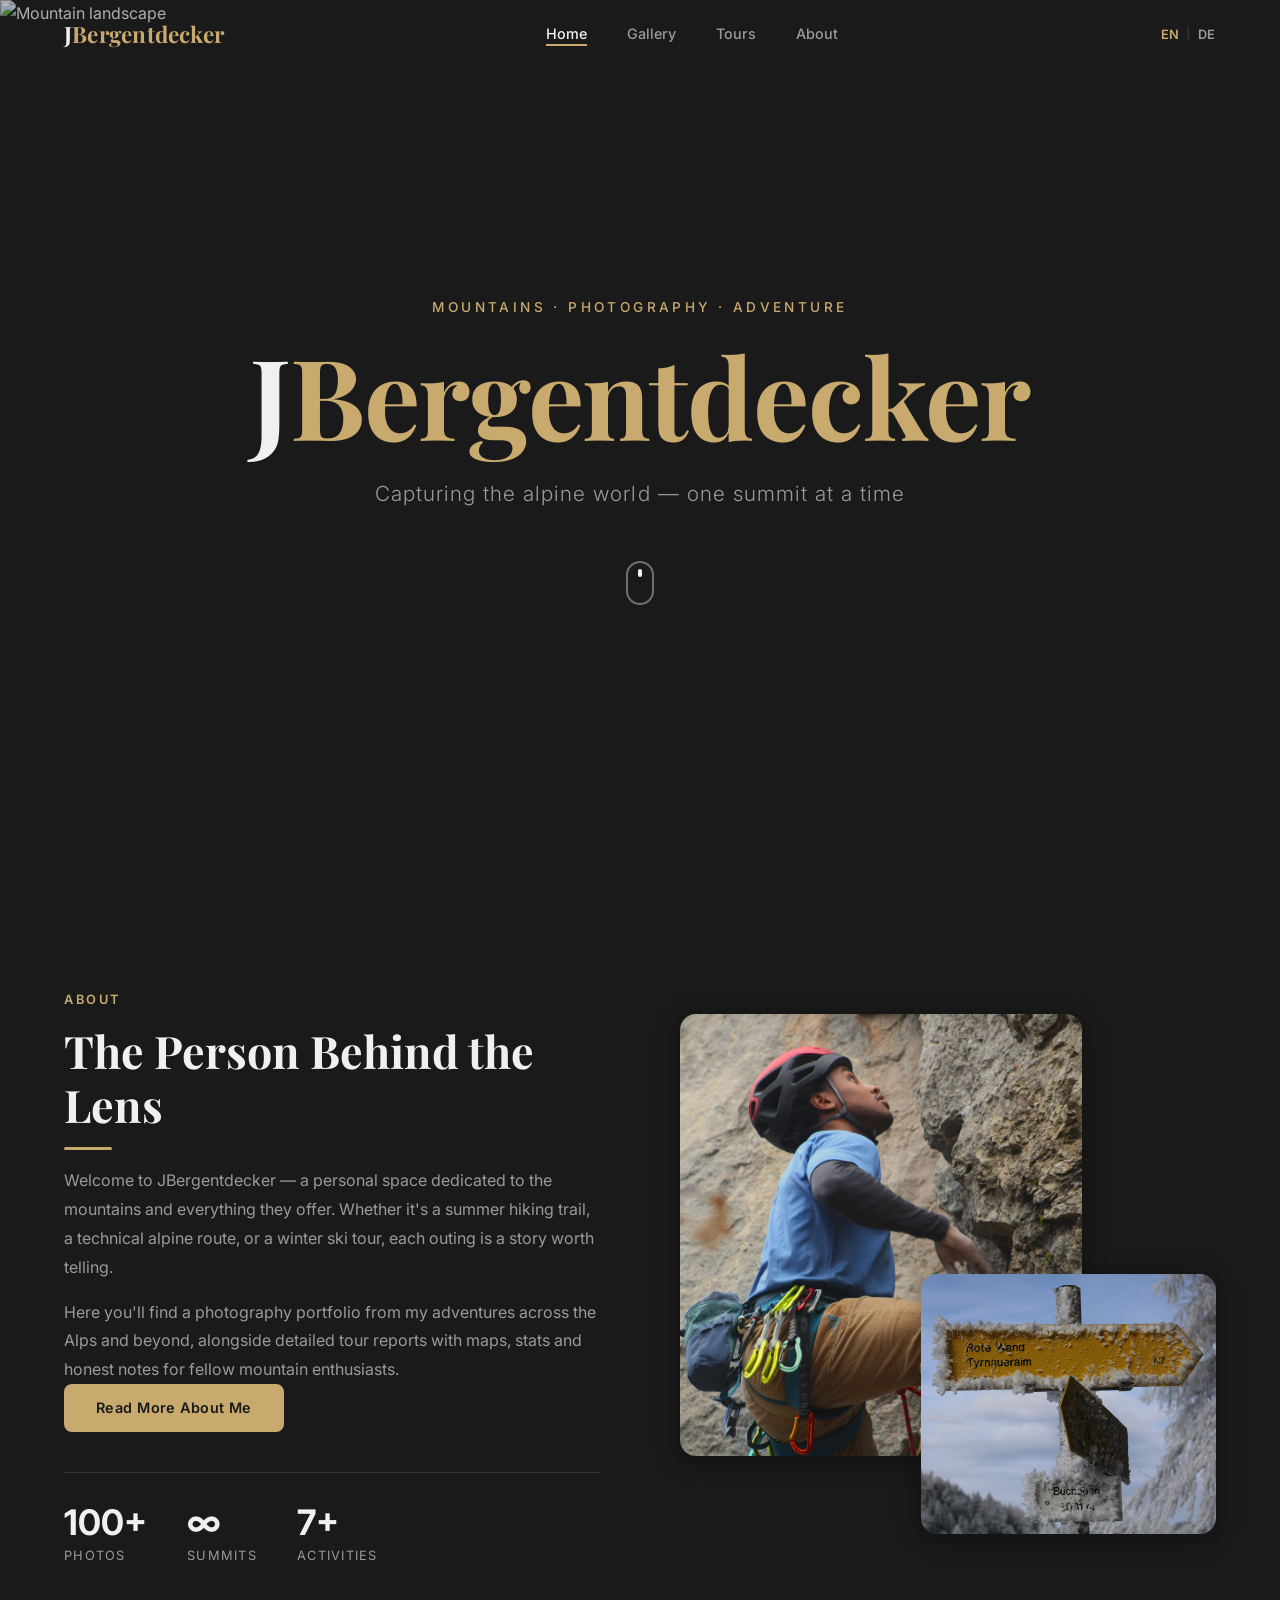
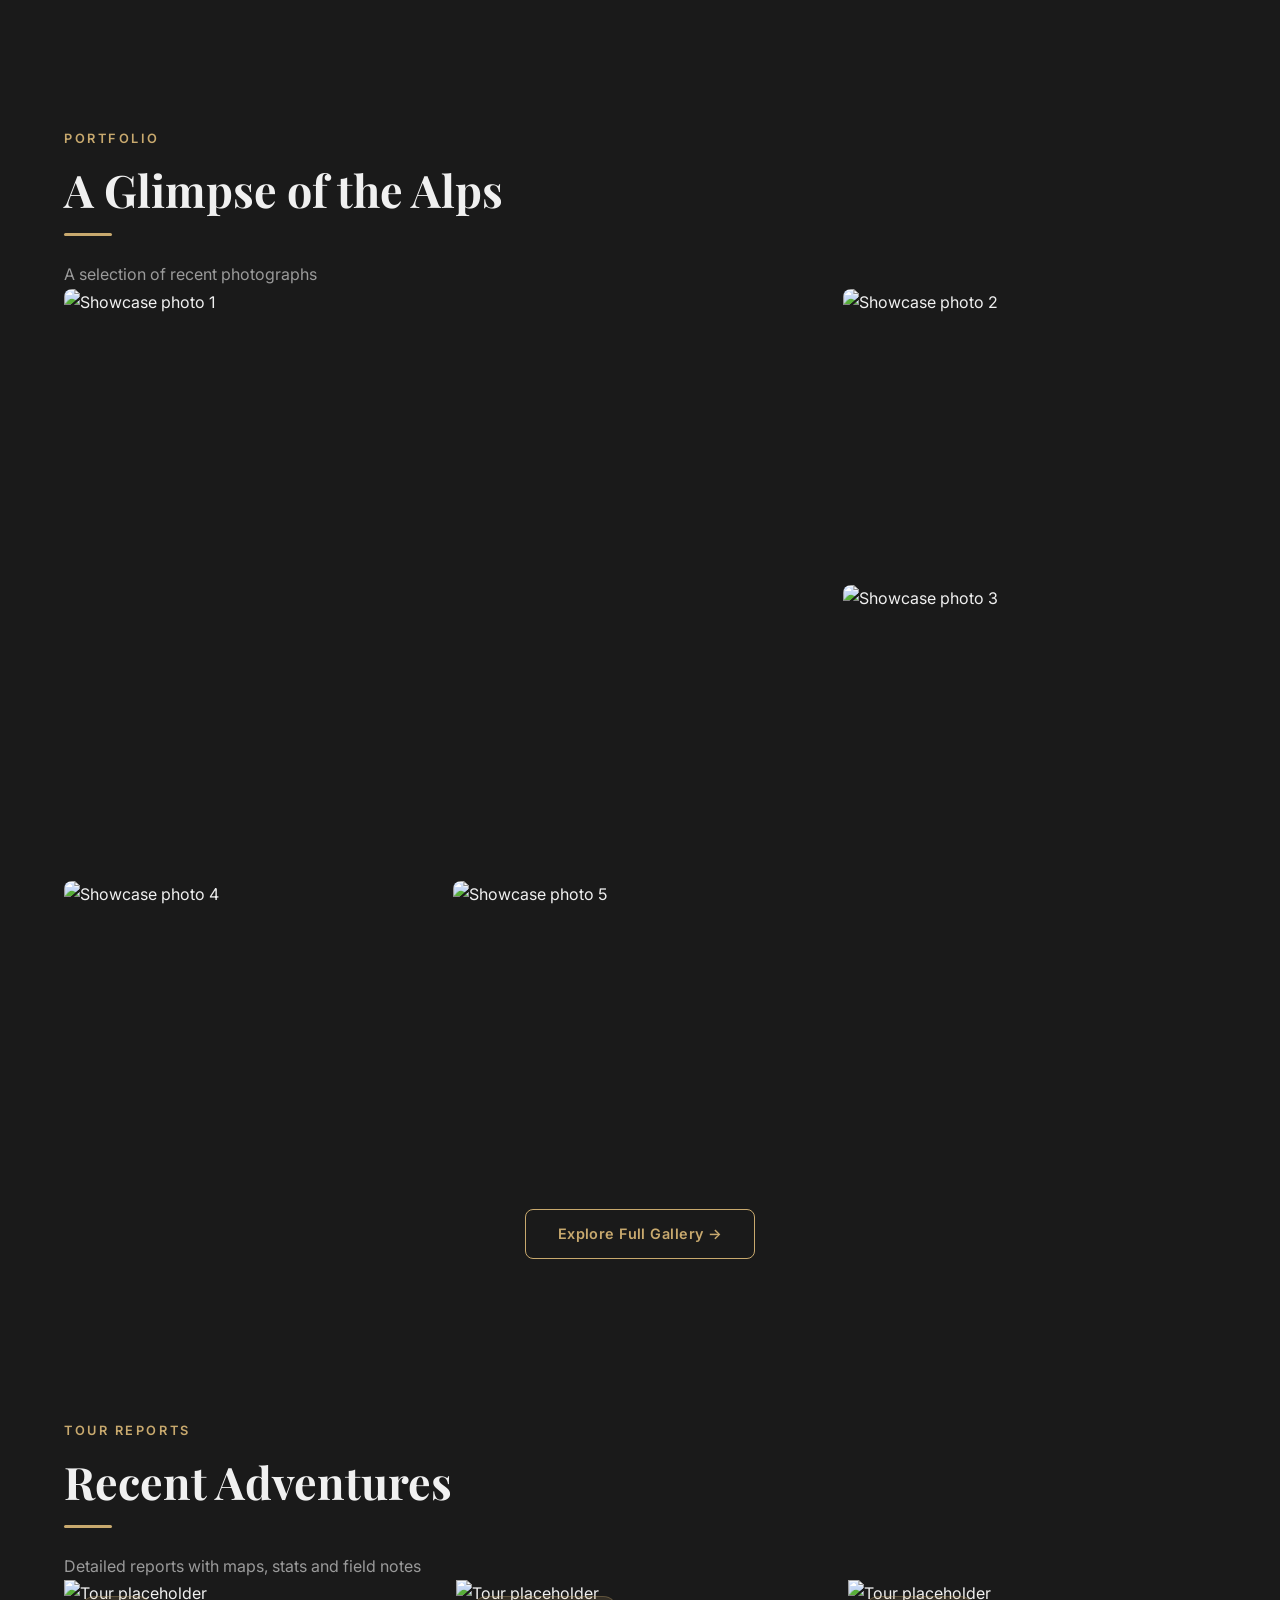
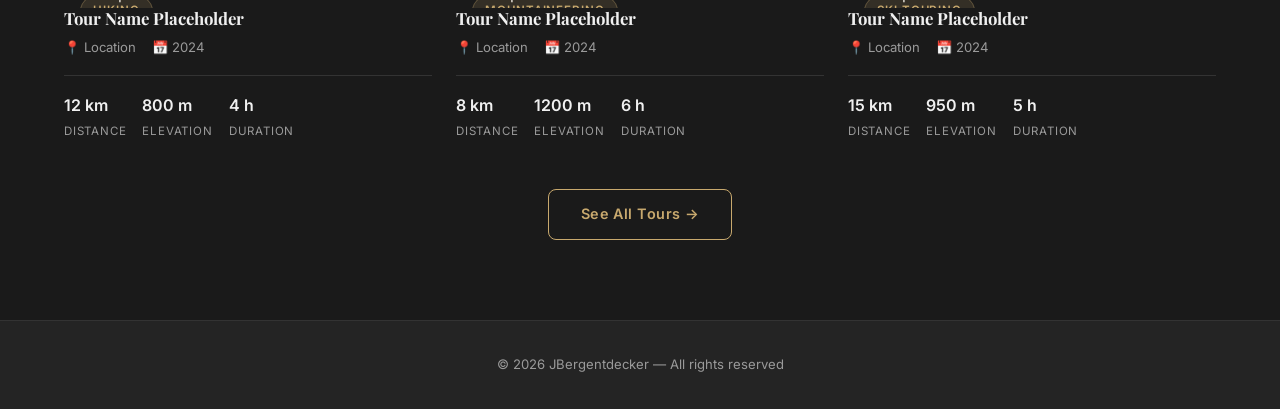
==== index.html @ 17d7b237 "Initial commit" ====
<!DOCTYPE html>
<html lang="en">

<head>
    <meta charset="UTF-8" />
    <meta name="viewport" content="width=device-width, initial-scale=1.0" />
    <meta name="description" content="JBergentdecker — Mountain photography portfolio and alpine tour reports" />
    <title>JBergentdecker</title>

    <!-- Fonts -->
    <link rel="preconnect" href="https://fonts.googleapis.com" />
    <link rel="preconnect" href="https://fonts.gstatic.com" crossorigin />
    <link
        href="https://fonts.googleapis.com/css2?family=Inter:wght@300;400;500;600&family=Playfair+Display:wght@400;600;700&display=swap"
        rel="stylesheet" />

    <!-- CSS -->
    <link rel="stylesheet" href="assets/css/style.css" />
    <link rel="stylesheet" href="assets/css/index.css" />
</head>

<body>

    <!-- NAVBAR -->
    <div id="navbar-placeholder"></div>

    <!-- ========== HERO ========== -->
    <section class="hero" id="hero">
        <div class="hero__bg">
            <!-- To be replace with a logo  -->
            <img src="assets/images/placeholder-hero.jpg" alt="Mountain landscape" id="heroImg" />
            <div class="hero__overlay"></div>
        </div>
        <div class="hero__content">
            <p class="hero__eyebrow" data-i18n="hero.eyebrow">Mountains · Photography · Adventure</p>
            <h1 class="hero__title">J<span>Bergentdecker</span></h1>
            <p class="hero__subtitle" data-i18n="hero.subtitle">
                Capturing the alpine world — one summit at a time
            </p>
            <a href="#about" class="hero__scroll" aria-label="Scroll down">
                <span></span>
            </a>
        </div>
    </section>

    <!-- ========== ABOUT ========== -->
    <section class="section about" id="about">
        <div class="container">
            <div class="about__grid">

                <div class="about__text">
                    <p class="about__label" data-i18n="about.label">About</p>
                    <h2 data-i18n="about.title">The Person Behind the Lens</h2>
                    <div class="divider" style="margin: 1rem 0;"></div>
                    <p data-i18n="about.p1">
                        Welcome to JBergentdecker — a personal space dedicated to the mountains
                        and everything they offer. Whether it's a summer hiking trail,
                        a technical alpine route, or a winter ski tour, each outing is
                        a story worth telling.
                    </p>
                    <p style="margin-top: 1rem;" data-i18n="about.p2">
                        Here you'll find a photography portfolio from my adventures across
                        the Alps and beyond, alongside detailed tour reports with maps,
                        stats and honest notes for fellow mountain enthusiasts.
                    </p>
                    <a href="pages/about.html" class="btn" data-i18n="about.readMore">Read More About Me</a>
                    <div class="about__stats">
                        <div class="about__stat">
                            <span class="about__stat-number">100<span class="accent-text">+</span></span>
                            <span class="about__stat-label" data-i18n="about.stat1">Photos</span>
                        </div>
                        <div class="about__stat">
                            <span class="about__stat-number accent-text">∞</span>
                            <span class="about__stat-label" data-i18n="about.stat2">Summits</span>
                        </div>
                        <div class="about__stat">
                            <span class="about__stat-number">7<span class="accent-text">+</span></span>
                            <span class="about__stat-label" data-i18n="about.stat3">Activities</span>
                        </div>
                    </div>
                </div>

                <div class="about__images">
                    <div class="about__img-main">
                        <img src="assets/images/profile.JPG" alt="Mountaineer portrait placeholder" />
                    </div>
                    <div class="about__img-secondary">
                        <img src="assets/images/gallery/4.JPG" alt="Mountain scene placeholder" />
                    </div>
                </div>

            </div>
        </div>
    </section>

    <!-- ========== SHOWCASE GALLERY TEASER ========== -->
    <section class="section showcase" id="showcase">
        <div class="container">
            <div class="section-title">
                <p class="about__label" data-i18n="showcase.label">Portfolio</p>
                <h2 data-i18n="showcase.title">A Glimpse of the Alps</h2>
                <div class="divider"></div>
                <p data-i18n="showcase.subtitle">A selection of recent photographs</p>
            </div>

            <div class="showcase__grid">
                <!-- These will be replaced by real images -->
                <div class="showcase__item showcase__item--large">
                    <img src="assets/images/placeholder-showcase-1.jpg" alt="Showcase photo 1" />
                    <div class="showcase__item-overlay">
                        <span data-i18n="showcase.viewGallery">View Gallery</span>
                    </div>
                </div>
                <div class="showcase__item">
                    <img src="assets/images/placeholder-showcase-2.jpg" alt="Showcase photo 2" />
                    <div class="showcase__item-overlay">
                        <span data-i18n="showcase.viewGallery">View Gallery</span>
                    </div>
                </div>
                <div class="showcase__item">
                    <img src="assets/images/placeholder-showcase-3.jpg" alt="Showcase photo 3" />
                    <div class="showcase__item-overlay">
                        <span data-i18n="showcase.viewGallery">View Gallery</span>
                    </div>
                </div>
                <div class="showcase__item">
                    <img src="assets/images/placeholder-showcase-4.jpg" alt="Showcase photo 4" />
                    <div class="showcase__item-overlay">
                        <span data-i18n="showcase.viewGallery">View Gallery</span>
                    </div>
                </div>
                <div class="showcase__item">
                    <img src="assets/images/placeholder-showcase-5.jpg" alt="Showcase photo 5" />
                    <div class="showcase__item-overlay">
                        <span data-i18n="showcase.viewGallery">View Gallery</span>
                    </div>
                </div>
            </div>

            <div class="section-cta">
                <a href="gallery/gallery.html" class="btn btn-outline" data-i18n="showcase.cta">
                    Explore Full Gallery →
                </a>
            </div>
        </div>
    </section>

    <!-- ========== TOURS TEASER ========== -->
    <section class="section tours-teaser" id="tours-teaser">
        <div class="container">
            <div class="section-title">
                <p class="about__label" data-i18n="toursteaser.label">Tour Reports</p>
                <h2 data-i18n="toursteaser.title">Recent Adventures</h2>
                <div class="divider"></div>
                <p data-i18n="toursteaser.subtitle">Detailed reports with maps, stats and field notes</p>
            </div>

            <div class="tours-teaser__grid">

                <!-- Tour card 1 — placeholder -->
                <div class="card tour-card">
                    <div class="tour-card__img-wrap">
                        <img src="assets/images/placeholder-tour-1.jpg" alt="Tour placeholder" class="card__img" />
                        <span class="badge tour-card__badge" data-i18n="badge.hiking">Hiking</span>
                    </div>
                    <div class="card__body">
                        <h4 class="tour-card__title">Tour Name Placeholder</h4>
                        <p class="tour-card__meta">
                            <span>📍 Location</span>
                            <span>📅 2024</span>
                        </p>
                        <div class="tour-card__stats">
                            <div class="tour-stat">
                                <span class="tour-stat__value">12 km</span>
                                <span class="tour-stat__label" data-i18n="stat.distance">Distance</span>
                            </div>
                            <div class="tour-stat">
                                <span class="tour-stat__value">800 m</span>
                                <span class="tour-stat__label" data-i18n="stat.elevation">Elevation</span>
                            </div>
                            <div class="tour-stat">
                                <span class="tour-stat__value">4 h</span>
                                <span class="tour-stat__label" data-i18n="stat.duration">Duration</span>
                            </div>
                        </div>
                    </div>
                </div>

                <!-- Tour card 2 — placeholder -->
                <div class="card tour-card">
                    <div class="tour-card__img-wrap">
                        <img src="assets/images/placeholder-tour-2.jpg" alt="Tour placeholder" class="card__img" />
                        <span class="badge tour-card__badge" data-i18n="badge.mountaineering">Mountaineering</span>
                    </div>
                    <div class="card__body">
                        <h4 class="tour-card__title">Tour Name Placeholder</h4>
                        <p class="tour-card__meta">
                            <span>📍 Location</span>
                            <span>📅 2024</span>
                        </p>
                        <div class="tour-card__stats">
                            <div class="tour-stat">
                                <span class="tour-stat__value">8 km</span>
                                <span class="tour-stat__label" data-i18n="stat.distance">Distance</span>
                            </div>
                            <div class="tour-stat">
                                <span class="tour-stat__value">1200 m</span>
                                <span class="tour-stat__label" data-i18n="stat.elevation">Elevation</span>
                            </div>
                            <div class="tour-stat">
                                <span class="tour-stat__value">6 h</span>
                                <span class="tour-stat__label" data-i18n="stat.duration">Duration</span>
                            </div>
                        </div>
                    </div>
                </div>

                <!-- Tour card 3 — placeholder -->
                <div class="card tour-card">
                    <div class="tour-card__img-wrap">
                        <img src="assets/images/placeholder-tour-3.jpg" alt="Tour placeholder" class="card__img" />
                        <span class="badge tour-card__badge" data-i18n="badge.skitouring">Ski Touring</span>
                    </div>
                    <div class="card__body">
                        <h4 class="tour-card__title">Tour Name Placeholder</h4>
                        <p class="tour-card__meta">
                            <span>📍 Location</span>
                            <span>📅 2024</span>
                        </p>
                        <div class="tour-card__stats">
                            <div class="tour-stat">
                                <span class="tour-stat__value">15 km</span>
                                <span class="tour-stat__label" data-i18n="stat.distance">Distance</span>
                            </div>
                            <div class="tour-stat">
                                <span class="tour-stat__value">950 m</span>
                                <span class="tour-stat__label" data-i18n="stat.elevation">Elevation</span>
                            </div>
                            <div class="tour-stat">
                                <span class="tour-stat__value">5 h</span>
                                <span class="tour-stat__label" data-i18n="stat.duration">Duration</span>
                            </div>
                        </div>
                    </div>
                </div>

            </div>

            <div class="section-cta">
                <a href="tours/tours.html" class="btn btn-outline" data-i18n="toursteaser.cta">
                    See All Tours →
                </a>
            </div>
        </div>
    </section>

    <!-- ========== FOOTER ========== -->
    <div id="footer-placeholder"></div>



    <!-- ========== SCRIPTS ========== -->
    <script src="assets/js/i18n.js"></script>
    <script src="assets/js/main.js"></script>

    <script src="/assets/js/footer.js"></script>
    <script src="assets/js/navbar.js"></script>

</body>

</html>
---- assets/css/style.css ----
/* ============================================
   style.css — JBergentdecker
   ============================================ */

/* ---------- Google Fonts ---------- */
@import url('https://fonts.googleapis.com/css2?family=Inter:wght@300;400;500;600&family=Playfair+Display:wght@400;600;700&display=swap');

/* ---------- Design Tokens ---------- */
:root {
    --bg: #1a1a1a;
    --surface: #242424;
    --surface-raised: #2e2e2e;
    --accent: #c8a96e;
    --accent-hover: #d9be8a;
    --text-primary: #f0f0f0;
    --text-secondary: #9a9a9a;
    --border: #333333;
    --radius: 8px;
    --radius-lg: 16px;
    --shadow: 0 4px 24px rgba(0, 0, 0, 0.4);
    --transition: 0.3s ease;
    --font-sans: 'Inter', sans-serif;
    --font-serif: 'Playfair Display', serif;
    --navbar-h: 68px;
}

/* ---------- Reset ---------- */
*,
*::before,
*::after {
    box-sizing: border-box;
    margin: 0;
    padding: 0;
}

html {
    scroll-behavior: smooth;
    font-size: 16px;
}

body {
    background-color: var(--bg);
    color: var(--text-primary);
    font-family: var(--font-sans);
    font-weight: 400;
    line-height: 1.7;
    -webkit-font-smoothing: antialiased;
}

img {
    display: block;
    max-width: 100%;
    height: auto;
}

a {
    color: inherit;
    text-decoration: none;
}

ul {
    list-style: none;
}

/* ---------- Typography ---------- */
h1,
h2,
h3,
h4 {
    font-family: var(--font-serif);
    font-weight: 700;
    line-height: 1.2;
    color: var(--text-primary);
}

h1 {
    font-size: clamp(2.2rem, 5vw, 4rem);
}

h2 {
    font-size: clamp(1.8rem, 3.5vw, 2.8rem);
}

h3 {
    font-size: clamp(1.3rem, 2.5vw, 1.8rem);
}

h4 {
    font-size: clamp(1rem, 2vw, 1.3rem);
}

p {
    color: var(--text-secondary);
    line-height: 1.8;
}

/* ---------- Utility ---------- */
.container {
    width: 100%;
    max-width: 1200px;
    margin: 0 auto;
    padding: 0 1.5rem;
}

.section {
    padding: 5rem 0;
}

.section-label {
    display: inline-block;
    font-size: 0.75rem;
    font-weight: 600;
    letter-spacing: 0.15em;
    text-transform: uppercase;
    color: var(--accent);
    margin-bottom: 0.75rem;
}

.section-header {
    max-width: 600px;
    margin-bottom: 3rem;
}

.section-header p {
    margin-top: 0.75rem;
    font-size: 1.05rem;
}

.section-cta {
    text-align: center;
    margin-top: 3rem;
}

.divider {
    width: 48px;
    height: 3px;
    background: var(--accent);
    border-radius: 2px;
    margin: 1rem 0 1.5rem;
}

/* ---------- Buttons ---------- */
.btn {
    display: inline-block;
    padding: 0.75rem 2rem;
    background: var(--accent);
    color: #1a1a1a;
    font-family: var(--font-sans);
    font-size: 0.9rem;
    font-weight: 600;
    border-radius: var(--radius);
    border: none;
    cursor: pointer;
    transition: background var(--transition), transform var(--transition);
    letter-spacing: 0.03em;
}

.btn:hover {
    background: var(--accent-hover);
    transform: translateY(-2px);
}

.btn-outline {
    display: inline-block;
    padding: 0.75rem 2rem;
    background: transparent;
    color: var(--accent);
    font-family: var(--font-sans);
    font-size: 0.9rem;
    font-weight: 600;
    border-radius: var(--radius);
    border: 1.5px solid var(--accent);
    cursor: pointer;
    transition: background var(--transition), color var(--transition), transform var(--transition);
    letter-spacing: 0.03em;
}

.btn-outline:hover {
    background: var(--accent);
    color: #1a1a1a;
    transform: translateY(-2px);
}

/* ---------- Badge ---------- */
.badge {
    display: inline-block;
    font-size: 0.72rem;
    font-weight: 600;
    letter-spacing: 0.08em;
    text-transform: uppercase;
    padding: 0.25rem 0.75rem;
    border-radius: 999px;
    background: rgba(200, 169, 110, 0.15);
    color: var(--accent);
    border: 1px solid rgba(200, 169, 110, 0.3);
}

/* ---------- Navbar ---------- */
.navbar {
    position: fixed;
    top: 0;
    left: 0;
    right: 0;
    z-index: 100;
    height: var(--navbar-h);
    background: transparent;
    transition: background var(--transition), box-shadow var(--transition);
}

.navbar.scrolled {
    background: rgba(26, 26, 26, 0.95);
    backdrop-filter: blur(12px);
    -webkit-backdrop-filter: blur(12px);
    box-shadow: 0 1px 0 var(--border);
}

.navbar__inner {
    display: flex;
    align-items: center;
    justify-content: space-between;
    height: 100%;
    max-width: 1200px;
    margin: 0 auto;
    padding: 0 1.5rem;
}

.navbar__logo {
    font-family: var(--font-serif);
    font-size: 1.4rem;
    font-weight: 700;
    color: var(--text-primary);
    letter-spacing: 0.01em;
}

.navbar__logo span {
    color: var(--accent);
}

.navbar__links {
    display: flex;
    gap: 2.5rem;
    align-items: center;
}

.navbar__links a {
    font-size: 0.9rem;
    font-weight: 500;
    color: var(--text-secondary);
    transition: color var(--transition);
    position: relative;
}

.navbar__links a::after {
    content: '';
    position: absolute;
    bottom: -4px;
    left: 0;
    width: 0;
    height: 2px;
    background: var(--accent);
    transition: width var(--transition);
}

.navbar__links a:hover,
.navbar__links a.active {
    color: var(--text-primary);
}

.navbar__links a:hover::after,
.navbar__links a.active::after {
    width: 100%;
}

.navbar__right {
    display: flex;
    align-items: center;
    gap: 1.5rem;
}

/* ---------- Language Switcher ---------- */
.lang-switcher {
    display: flex;
    align-items: center;
    gap: 0.4rem;
    font-size: 0.8rem;
    font-weight: 600;
}

.lang-switcher button {
    background: none;
    border: none;
    color: var(--text-secondary);
    cursor: pointer;
    font-family: var(--font-sans);
    font-size: 0.8rem;
    font-weight: 600;
    letter-spacing: 0.05em;
    padding: 0;
    transition: color var(--transition);
}

.lang-switcher button.active,
.lang-switcher button:hover {
    color: var(--accent);
}

.lang-switcher .separator {
    color: var(--border);
}

/* ---------- Hamburger ---------- */
.hamburger {
    display: none;
    flex-direction: column;
    justify-content: center;
    gap: 5px;
    background: none;
    border: none;
    cursor: pointer;
    padding: 4px;
}

.hamburger span {
    display: block;
    width: 24px;
    height: 2px;
    background: var(--text-primary);
    border-radius: 2px;
    transition: transform var(--transition), opacity var(--transition);
}

.hamburger.open span:nth-child(1) {
    transform: translateY(7px) rotate(45deg);
}

.hamburger.open span:nth-child(2) {
    opacity: 0;
}

.hamburger.open span:nth-child(3) {
    transform: translateY(-7px) rotate(-45deg);
}

/* ---------- Reveal on scroll ---------- */
.reveal {
    opacity: 0;
    transform: translateY(28px);
    transition: opacity 0.6s ease, transform 0.6s ease;
}

.reveal.revealed {
    opacity: 1;
    transform: translateY(0);
}

/* ---------- Footer ---------- */
.footer {
    background: var(--surface);
    border-top: 1px solid var(--border);
    padding: 2rem 0;
    text-align: center;
}

.footer p {
    font-size: 0.82rem;
    color: var(--text-secondary);
}

.footer a {
    color: var(--accent);
    transition: color var(--transition);
}

.footer a:hover {
    color: var(--accent-hover);
}

/* ---------- Scrollbar ---------- */
::-webkit-scrollbar {
    width: 8px;
}

::-webkit-scrollbar-track {
    background: var(--bg);
}

::-webkit-scrollbar-thumb {
    background: var(--border);
    border-radius: 4px;
}

::-webkit-scrollbar-thumb:hover {
    background: var(--text-secondary);
}

/* ---------- Selection ---------- */
::selection {
    background: var(--accent);
    color: #1a1a1a;
}

/* ============================================
   Animations
   ============================================ */
@keyframes kenburns {
    0% {
        transform: scale(1) translateX(0) translateY(0);
    }

    100% {
        transform: scale(1.08) translateX(-1%) translateY(-1%);
    }
}

@keyframes fadeUp {
    from {
        opacity: 0;
        transform: translateY(30px);
    }

    to {
        opacity: 1;
        transform: translateY(0);
    }
}

@keyframes scrollBounce {

    0%,
    100% {
        opacity: 1;
        transform: translateX(-50%) translateY(0);
    }

    50% {
        opacity: 0.3;
        transform: translateX(-50%) translateY(10px);
    }
}

/* ============================================
   Responsive
   ============================================ */
@media (max-width: 768px) {
    .hamburger {
        display: flex;
    }

    .navbar__links {
        display: none;
        flex-direction: column;
        gap: 0;
        position: absolute;
        top: var(--navbar-h);
        left: 0;
        right: 0;
        background: rgba(26, 26, 26, 0.98);
        backdrop-filter: blur(12px);
        border-top: 1px solid var(--border);
        padding: 1rem 0;
    }

    .navbar__links.open {
        display: flex;
    }

    .navbar__links a {
        padding: 0.85rem 1.5rem;
        font-size: 1rem;
        width: 100%;
    }

    .navbar__links a::after {
        display: none;
    }

    .section {
        padding: 3.5rem 0;
    }
}

/* ── About Page ────────────────────────────────── */
.about-hero {
    background: linear-gradient(rgba(0, 0, 0, 0.5), rgba(0, 0, 0, 0.5)),
        url('../assets/images/profile.jpg') center/cover no-repeat;
    color: white;
    text-align: center;
    padding: 8rem 0 4rem;
}

.about-hero h1 {
    font-size: 3rem;
    margin-bottom: 0.5rem;
}

.about-grid {
    display: grid;
    grid-template-columns: 1fr 2fr;
    gap: 4rem;
    align-items: start;
}

.about-photo img {
    width: 100%;
    border-radius: 12px;
    box-shadow: 0 8px 30px rgba(0, 0, 0, 0.15);
}

.about-text h2 {
    font-size: 2rem;
    margin-bottom: 1rem;
    color: var(--primary);
}

.about-text p {
    margin-bottom: 1rem;
    line-height: 1.8;
    color: var(--text-light);
}

/* Stats */
.about-stats {
    display: flex;
    gap: 2rem;
    margin-top: 2rem;
    flex-wrap: wrap;
}

.stat {
    display: flex;
    flex-direction: column;
    align-items: center;
    background: var(--bg-light);
    border-radius: 10px;
    padding: 1rem 1.5rem;
    min-width: 100px;
}

.stat-number {
    font-size: 1.8rem;
    font-weight: 700;
    color: var(--primary);
}

.stat-label {
    font-size: 0.85rem;
    color: var(--text-light);
    text-align: center;
    margin-top: 0.25rem;
}

/* Interests */
.about-interests h2 {
    text-align: center;
    font-size: 2rem;
    margin-bottom: 2.5rem;
    color: var(--primary);
}

.interests-grid {
    display: grid;
    grid-template-columns: repeat(auto-fit, minmax(200px, 1fr));
    gap: 1.5rem;
}

.interest-card {
    background: white;
    border-radius: 12px;
    padding: 2rem;
    text-align: center;
    box-shadow: 0 4px 15px rgba(0, 0, 0, 0.08);
    transition: transform 0.2s;
}

.interest-card:hover {
    transform: translateY(-4px);
}

.interest-icon {
    font-size: 2.5rem;
    display: block;
    margin-bottom: 1rem;
}

.interest-card h3 {
    margin-bottom: 0.5rem;
    color: var(--primary);
}

/* Responsive */
@media (max-width: 768px) {
    .about-grid {
        grid-template-columns: 1fr;
    }

    .about-hero h1 {
        font-size: 2rem;
    }
}

:root {
    --navbar-height: 4rem;
}
---- assets/css/index.css ----
/* ============================================
   index.css — Landing page specific styles
   ============================================ */

/* ---------- Hero ---------- */
.hero {
    position: relative;
    width: 100%;
    height: 100vh;
    min-height: 600px;
    display: flex;
    align-items: center;
    justify-content: center;
    overflow: hidden;
}

.hero__bg {
    position: absolute;
    inset: 0;
    z-index: 0;
}

.hero__bg img {
    width: 100%;
    height: 100%;
    object-fit: cover;
    object-position: center;
    /* Subtle Ken Burns effect */
    animation: kenburns 20s ease-in-out infinite alternate;
}

.hero__overlay {
    position: absolute;
    inset: 0;
    background: linear-gradient(to bottom,
            rgba(26, 26, 26, 0.3) 0%,
            rgba(26, 26, 26, 0.5) 60%,
            rgba(26, 26, 26, 0.95) 100%);
}

.hero__content {
    position: relative;
    z-index: 1;
    text-align: center;
    padding: 0 1.5rem;
    animation: fadeUp 1.2s ease forwards;
}

.hero__eyebrow {
    font-size: 0.85rem;
    font-weight: 500;
    letter-spacing: 0.25em;
    text-transform: uppercase;
    color: var(--accent);
    margin-bottom: 1.2rem;
}

.hero__title {
    font-size: clamp(3rem, 9vw, 7rem);
    font-weight: 700;
    letter-spacing: -0.01em;
    color: var(--text-primary);
    line-height: 1;
    margin-bottom: 1.5rem;
}

.hero__title span {
    color: var(--accent);
}

.hero__subtitle {
    font-size: clamp(1rem, 2vw, 1.3rem);
    color: var(--text-secondary);
    font-weight: 300;
    letter-spacing: 0.05em;
    margin-bottom: 3rem;
}

/* Scroll indicator */
.hero__scroll {
    display: block;
    width: 28px;
    height: 44px;
    border: 2px solid rgba(240, 240, 240, 0.4);
    border-radius: 999px;
    margin: 0 auto;
    position: relative;
    transition: var(--transition);
}

.hero__scroll:hover {
    border-color: var(--accent);
}

.hero__scroll span {
    display: block;
    width: 4px;
    height: 8px;
    background: var(--text-primary);
    border-radius: 999px;
    position: absolute;
    top: 6px;
    left: 50%;
    transform: translateX(-50%);
    animation: scrollBounce 1.8s ease infinite;
}

/* ---------- About ---------- */
.about__grid {
    display: grid;
    grid-template-columns: 1fr 1fr;
    gap: 5rem;
    align-items: center;
}

.about__label {
    font-size: 0.8rem;
    font-weight: 600;
    letter-spacing: 0.2em;
    text-transform: uppercase;
    color: var(--accent);
    margin-bottom: 0.8rem;
}

.about__text p {
    margin-top: 0.5rem;
}

.about__stats {
    display: flex;
    gap: 2.5rem;
    margin-top: 2.5rem;
    padding-top: 2rem;
    border-top: 1px solid var(--border);
}

.about__stat {
    display: flex;
    flex-direction: column;
    gap: 0.3rem;
}

.about__stat-number {
    font-family: var(--font-title);
    font-size: 2.2rem;
    font-weight: 700;
    color: var(--text-primary);
    line-height: 1;
}

.about__stat-label {
    font-size: 0.8rem;
    letter-spacing: 0.1em;
    text-transform: uppercase;
    color: var(--text-secondary);
}

/* About images collage */
.about__images {
    position: relative;
    height: 520px;
}

.about__img-main {
    position: absolute;
    top: 0;
    left: 0;
    width: 75%;
    height: 85%;
    border-radius: var(--radius-lg);
    overflow: hidden;
    box-shadow: var(--shadow);
}

.about__img-main img {
    width: 100%;
    height: 100%;
    object-fit: cover;
}

.about__img-secondary {
    position: absolute;
    bottom: 0;
    right: 0;
    width: 55%;
    height: 50%;
    border-radius: var(--radius-lg);
    overflow: hidden;
    border: 4px solid var(--bg-primary);
    box-shadow: var(--shadow);
}

.about__img-secondary img {
    width: 100%;
    height: 100%;
    object-fit: cover;
}

/* ---------- Showcase ---------- */
.showcase {
    background: var(--bg-surface);
}

.showcase__grid {
    display: grid;
    grid-template-columns: repeat(3, 1fr);
    grid-template-rows: auto auto;
    gap: 1rem;
}

.showcase__item {
    position: relative;
    overflow: hidden;
    border-radius: var(--radius);
    aspect-ratio: 4/3;
    cursor: pointer;
}

.showcase__item--large {
    grid-column: span 2;
    grid-row: span 2;
    aspect-ratio: unset;
}

.showcase__item img {
    width: 100%;
    height: 100%;
    object-fit: cover;
    transition: transform 0.5s ease;
}

.showcase__item:hover img {
    transform: scale(1.06);
}

.showcase__item-overlay {
    position: absolute;
    inset: 0;
    background: rgba(26, 26, 26, 0);
    display: flex;
    align-items: center;
    justify-content: center;
    transition: var(--transition);
}

.showcase__item-overlay span {
    color: var(--text-primary);
    font-size: 0.85rem;
    font-weight: 500;
    letter-spacing: 0.12em;
    text-transform: uppercase;
    opacity: 0;
    transform: translateY(8px);
    transition: var(--transition);
}

.showcase__item:hover .showcase__item-overlay {
    background: rgba(26, 26, 26, 0.5);
}

.showcase__item:hover .showcase__item-overlay span {
    opacity: 1;
    transform: translateY(0);
}

/* ---------- Tours Teaser ---------- */
.tours-teaser__grid {
    display: grid;
    grid-template-columns: repeat(3, 1fr);
    gap: 1.5rem;
}

.tour-card__img-wrap {
    position: relative;
    overflow: hidden;
}

.tour-card__badge {
    position: absolute;
    top: 1rem;
    left: 1rem;
    z-index: 1;
}

.tour-card__title {
    font-size: 1.05rem;
    margin-bottom: 0.5rem;
}

.tour-card__meta {
    display: flex;
    gap: 1rem;
    font-size: 0.82rem;
    color: var(--text-secondary);
    margin-bottom: 1rem;
}

.tour-card__stats {
    display: flex;
    gap: 1rem;
    padding-top: 1rem;
    border-top: 1px solid var(--border);
}

.tour-stat {
    display: flex;
    flex-direction: column;
    gap: 0.15rem;
}

.tour-stat__value {
    font-size: 1rem;
    font-weight: 600;
    color: var(--text-primary);
}

.tour-stat__label {
    font-size: 0.72rem;
    letter-spacing: 0.07em;
    text-transform: uppercase;
    color: var(--text-secondary);
}

/* ---------- Section CTA ---------- */
.section-cta {
    text-align: center;
    margin-top: 3rem;
}

/* ---------- Animations ---------- */
@keyframes kenburns {
    0% {
        transform: scale(1) translateX(0) translateY(0);
    }

    100% {
        transform: scale(1.08) translateX(-1%) translateY(-1%);
    }
}

@keyframes fadeUp {
    from {
        opacity: 0;
        transform: translateY(30px);
    }

    to {
        opacity: 1;
        transform: translateY(0);
    }
}

@keyframes scrollBounce {

    0%,
    100% {
        opacity: 1;
        transform: translateX(-50%) translateY(0);
    }

    50% {
        opacity: 0.3;
        transform: translateX(-50%) translateY(10px);
    }
}

/* ---------- Responsive ---------- */
@media (max-width: 1024px) {
    .about__grid {
        grid-template-columns: 1fr;
        gap: 3rem;
    }

    .about__images {
        height: 380px;
    }

    .tours-teaser__grid {
        grid-template-columns: repeat(2, 1fr);
    }
}

@media (max-width: 768px) {
    .showcase__grid {
        grid-template-columns: repeat(2, 1fr);
    }

    .showcase__item--large {
        grid-column: span 2;
        aspect-ratio: 16/9;
    }

    .tours-teaser__grid {
        grid-template-columns: 1fr;
    }

    .about__stats {
        gap: 1.5rem;
    }
}
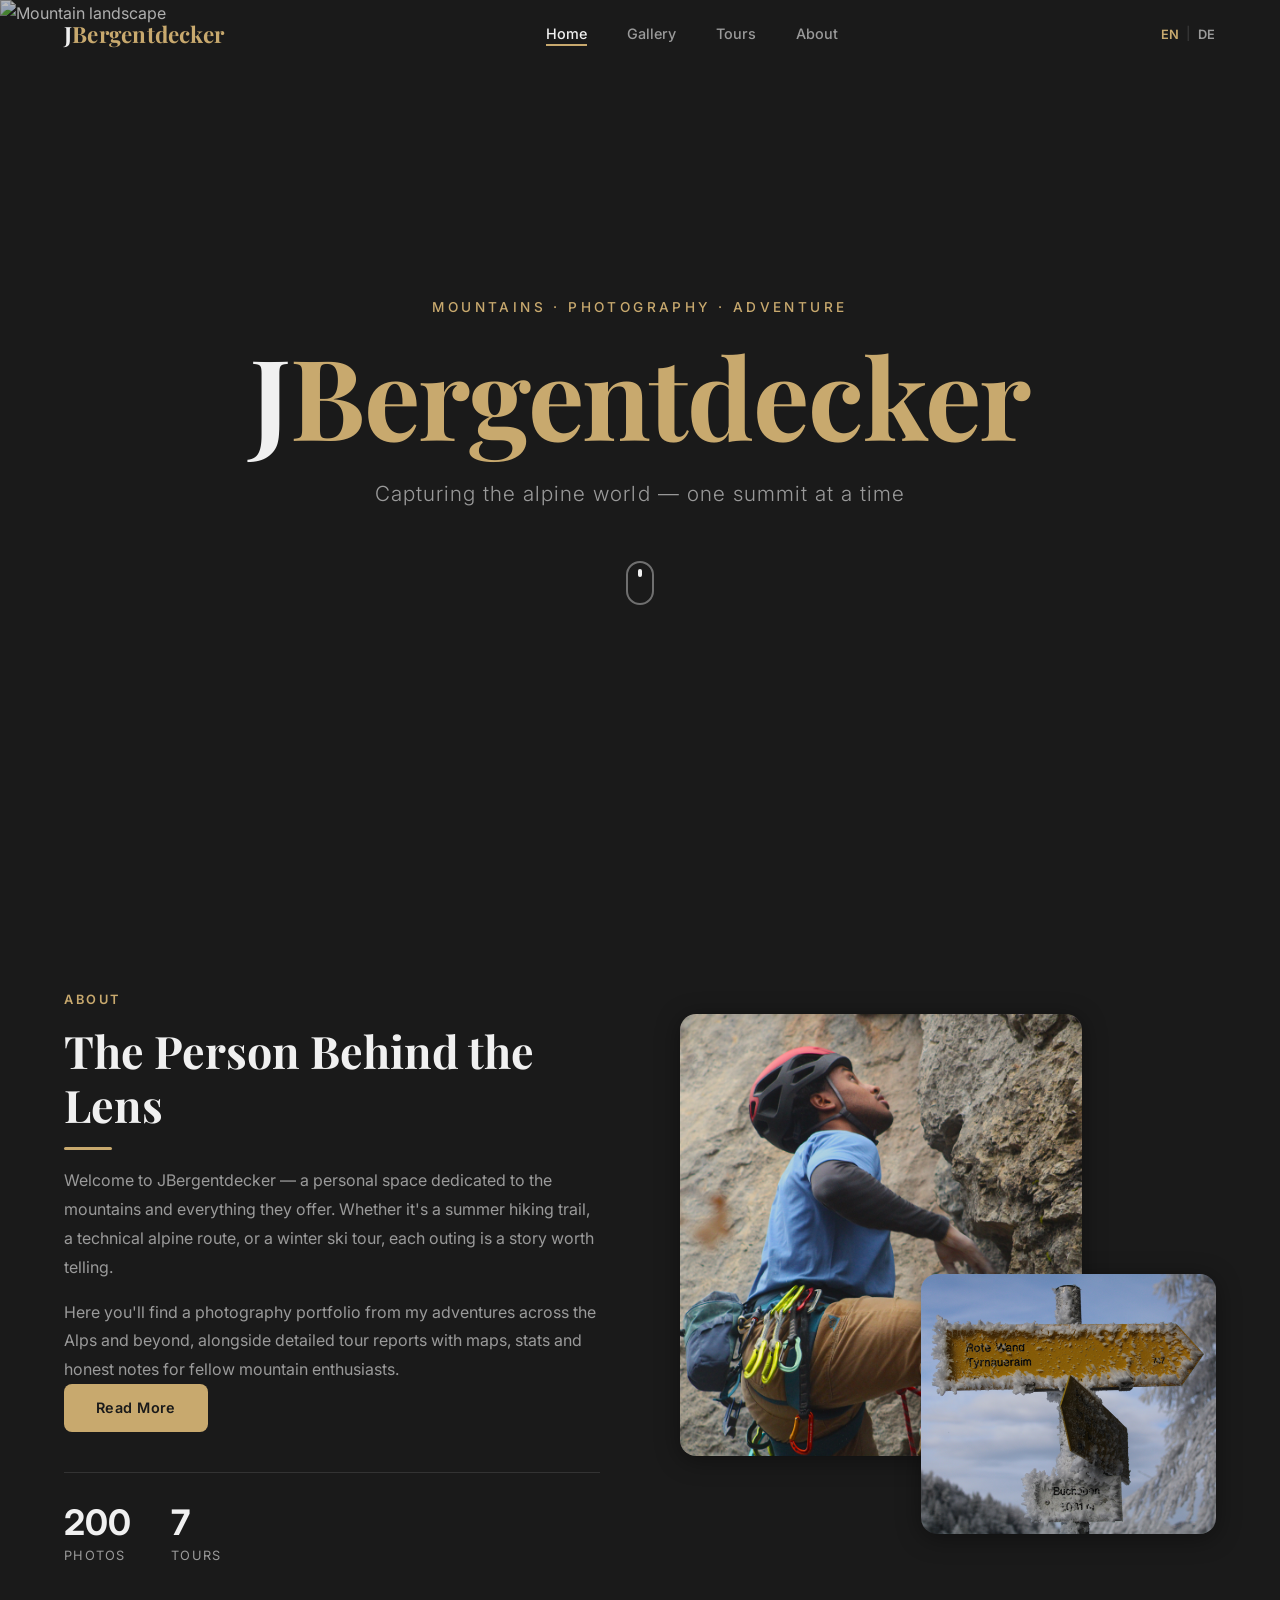
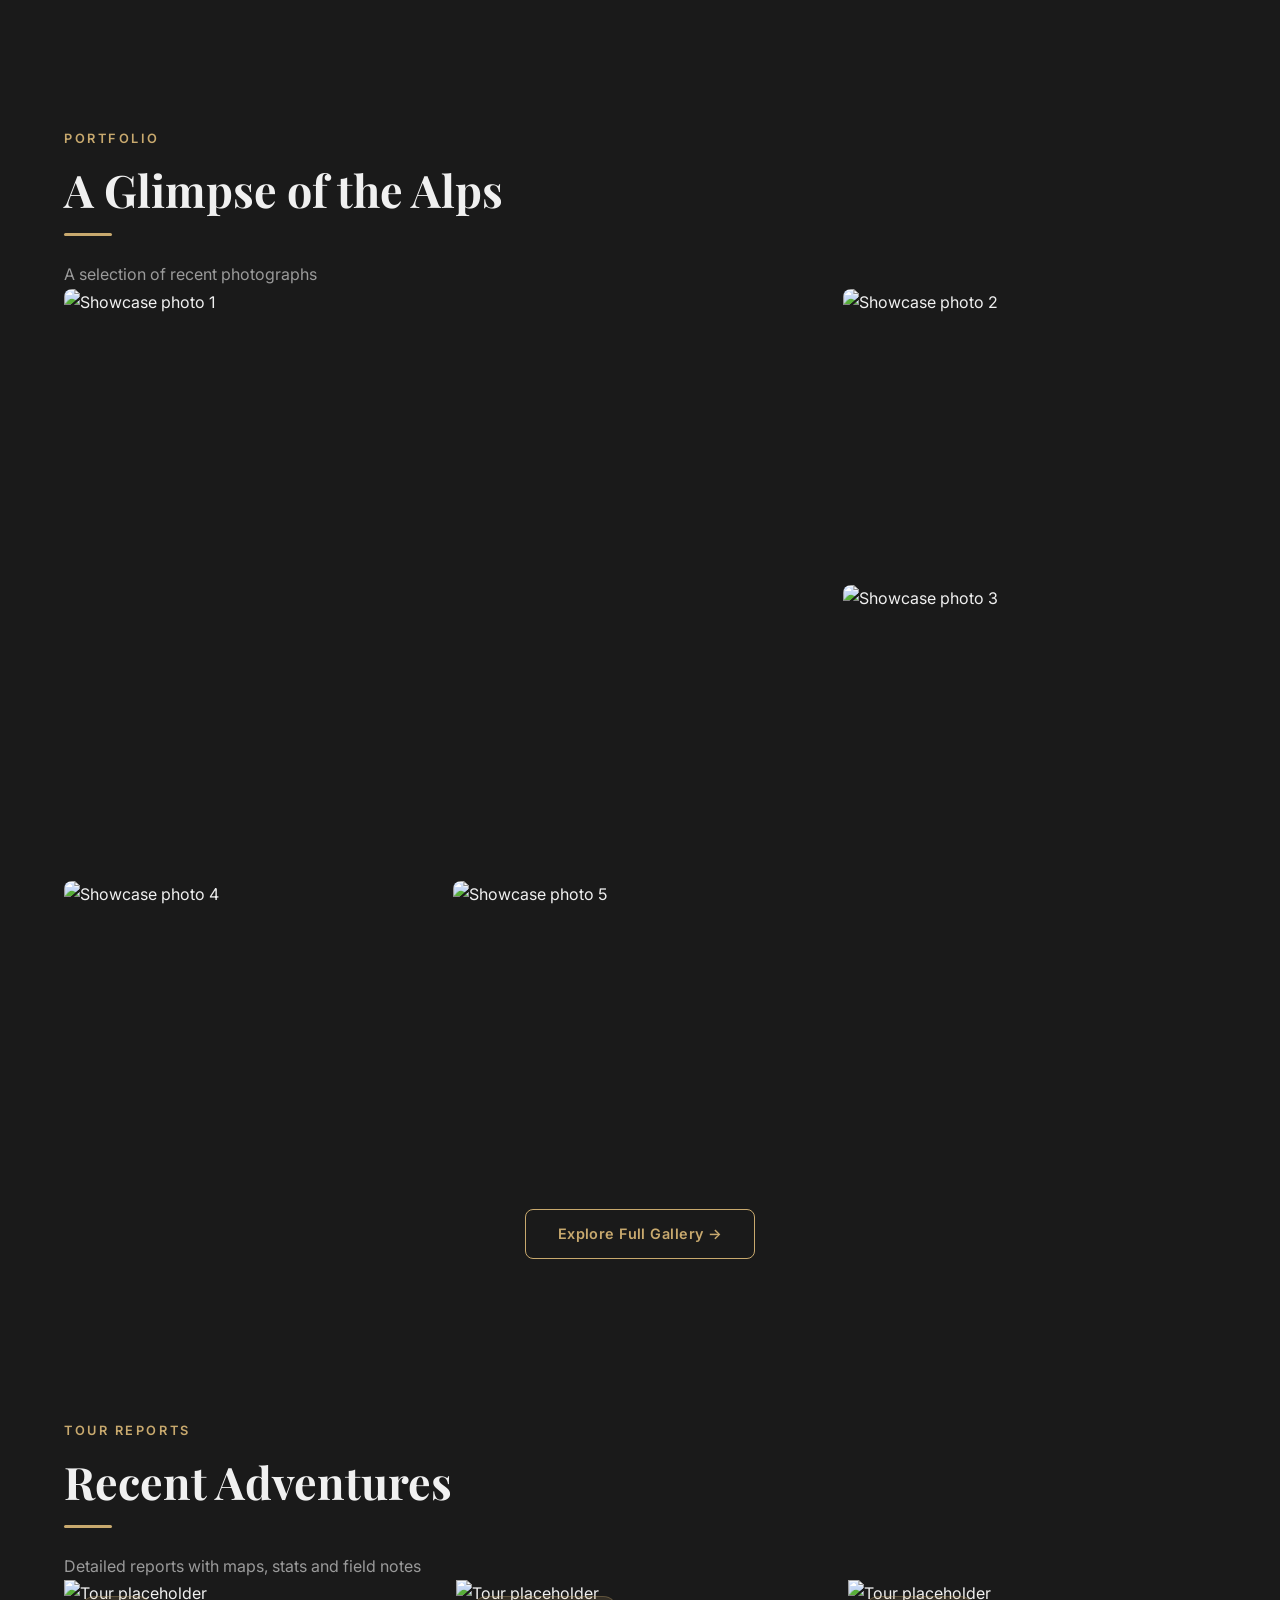
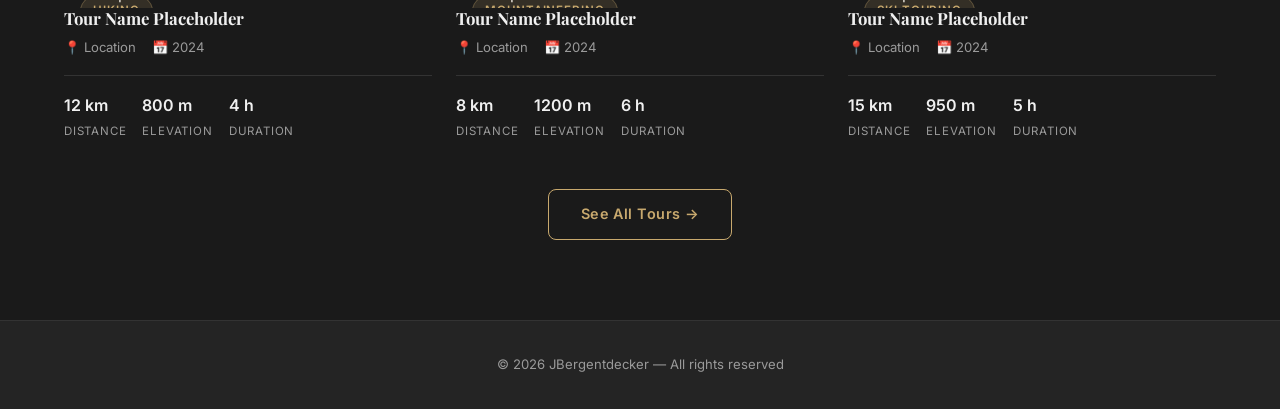
==== commit af60eb89: "Translation mechanisme refactoring Make the translation system easier and more scalable and apply it" ====
--- a/index.html
+++ b/index.html
@@ -5,6 +5,10 @@
     <meta charset="UTF-8" />
     <meta name="viewport" content="width=device-width, initial-scale=1.0" />
     <meta name="description" content="JBergentdecker — Mountain photography portfolio and alpine tour reports" />
+    <meta name="i18n-namespaces" content="ui,home" />
+    <meta name="locales-path" content="assets/locales" />
+    <meta name="components-path" content="assets/components" />
+
     <title>JBergentdecker</title>
 
     <!-- Fonts -->
@@ -66,16 +70,12 @@
                     <a href="pages/about.html" class="btn" data-i18n="about.readMore">Read More About Me</a>
                     <div class="about__stats">
                         <div class="about__stat">
-                            <span class="about__stat-number">100<span class="accent-text">+</span></span>
+                            <span class="about__stat-number">200</span>
                             <span class="about__stat-label" data-i18n="about.stat1">Photos</span>
                         </div>
                         <div class="about__stat">
-                            <span class="about__stat-number accent-text">∞</span>
-                            <span class="about__stat-label" data-i18n="about.stat2">Summits</span>
-                        </div>
-                        <div class="about__stat">
-                            <span class="about__stat-number">7<span class="accent-text">+</span></span>
-                            <span class="about__stat-label" data-i18n="about.stat3">Activities</span>
+                            <span class="about__stat-number">7</span>
+                            <span class="about__stat-label" data-i18n="about.stat3">Tours</span>
                         </div>
                     </div>
                 </div>
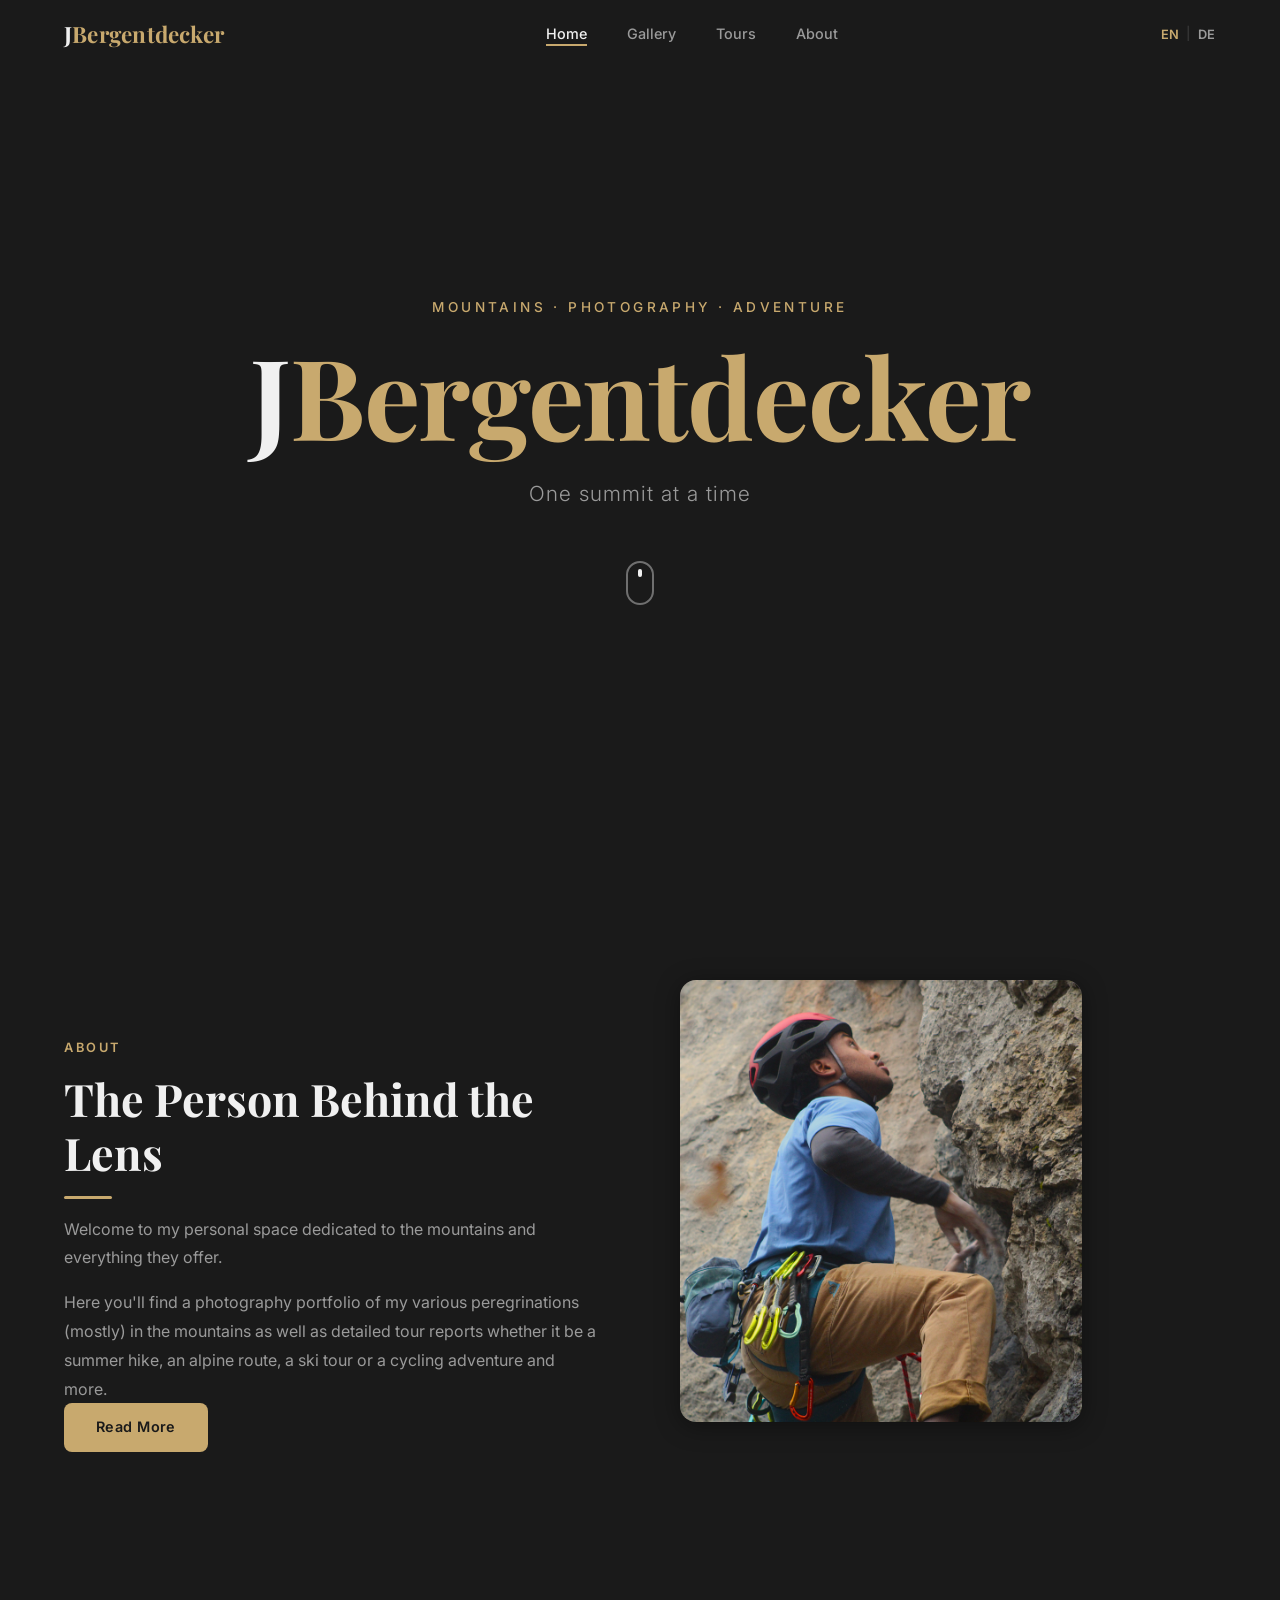
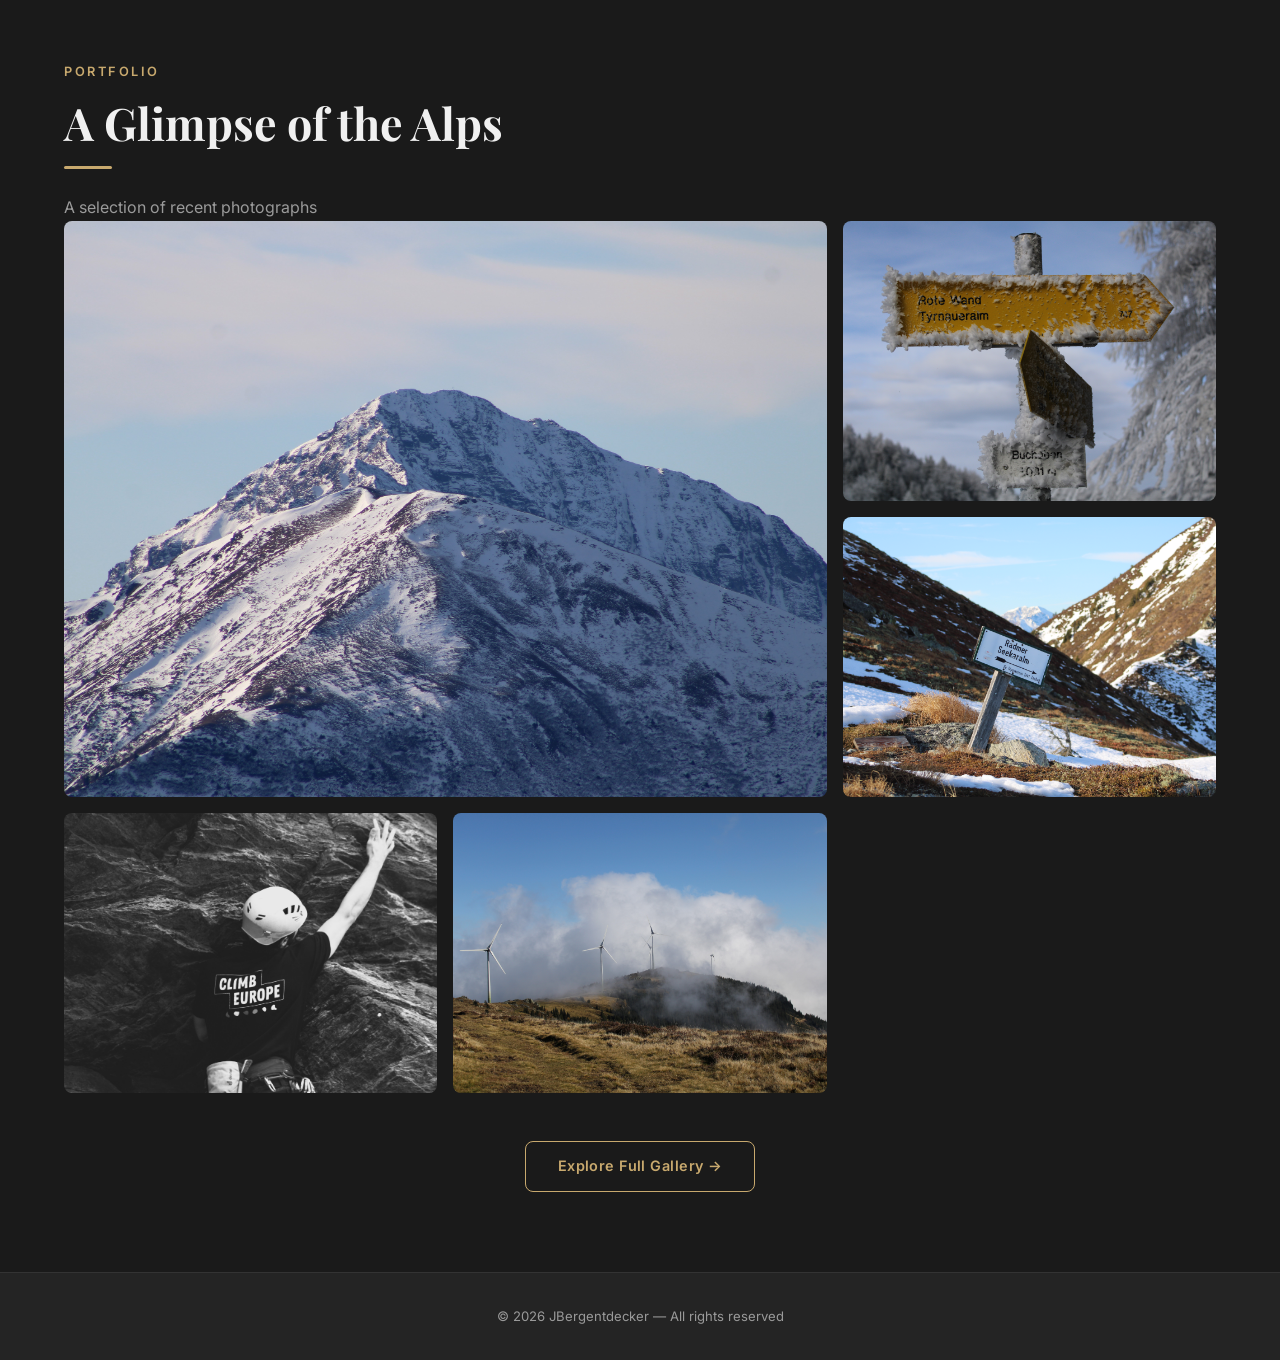
==== commit e521ca22: "FInalizing the website Fix translation issue, plus fill in the first contetnt" ====
--- a/index.html
+++ b/index.html
@@ -32,8 +32,8 @@
     <section class="hero" id="hero">
         <div class="hero__bg">
             <!-- To be replace with a logo  -->
-            <img src="assets/images/placeholder-hero.jpg" alt="Mountain landscape" id="heroImg" />
-            <div class="hero__overlay"></div>
+            <!-- <img src="assets/images/placeholder-hero.jpg" alt="Mountain landscape" id="heroImg" />
+            <div class="hero__overlay"></div> -->
         </div>
         <div class="hero__content">
             <p class="hero__eyebrow" data-i18n="hero.eyebrow">Mountains · Photography · Adventure</p>
@@ -68,7 +68,9 @@
                         stats and honest notes for fellow mountain enthusiasts.
                     </p>
                     <a href="pages/about.html" class="btn" data-i18n="about.readMore">Read More About Me</a>
-                    <div class="about__stats">
+
+                    <!-- Maybe add some stats regarding the number of photos, tours, etc. -->
+                    <!--- <div class="about__stats">
                         <div class="about__stat">
                             <span class="about__stat-number">200</span>
                             <span class="about__stat-label" data-i18n="about.stat1">Photos</span>
@@ -77,15 +79,12 @@
                             <span class="about__stat-number">7</span>
                             <span class="about__stat-label" data-i18n="about.stat3">Tours</span>
                         </div>
-                    </div>
+                    </div> -->
                 </div>
 
                 <div class="about__images">
                     <div class="about__img-main">
-                        <img src="assets/images/profile.JPG" alt="Mountaineer portrait placeholder" />
-                    </div>
-                    <div class="about__img-secondary">
-                        <img src="assets/images/gallery/4.JPG" alt="Mountain scene placeholder" />
+                        <img src="assets/images/profile_1.JPG" alt="Profile picture" />
                     </div>
                 </div>
 
@@ -106,33 +105,33 @@
             <div class="showcase__grid">
                 <!-- These will be replaced by real images -->
                 <div class="showcase__item showcase__item--large">
-                    <img src="assets/images/placeholder-showcase-1.jpg" alt="Showcase photo 1" />
-                    <div class="showcase__item-overlay">
-                        <span data-i18n="showcase.viewGallery">View Gallery</span>
-                    </div>
-                </div>
-                <div class="showcase__item">
-                    <img src="assets/images/placeholder-showcase-2.jpg" alt="Showcase photo 2" />
-                    <div class="showcase__item-overlay">
-                        <span data-i18n="showcase.viewGallery">View Gallery</span>
-                    </div>
-                </div>
-                <div class="showcase__item">
-                    <img src="assets/images/placeholder-showcase-3.jpg" alt="Showcase photo 3" />
-                    <div class="showcase__item-overlay">
-                        <span data-i18n="showcase.viewGallery">View Gallery</span>
-                    </div>
-                </div>
-                <div class="showcase__item">
-                    <img src="assets/images/placeholder-showcase-4.jpg" alt="Showcase photo 4" />
-                    <div class="showcase__item-overlay">
-                        <span data-i18n="showcase.viewGallery">View Gallery</span>
-                    </div>
-                </div>
-                <div class="showcase__item">
-                    <img src="assets/images/placeholder-showcase-5.jpg" alt="Showcase photo 5" />
-                    <div class="showcase__item-overlay">
-                        <span data-i18n="showcase.viewGallery">View Gallery</span>
+                    <img src="assets/images/gallery/großer-schober-von-hinkareck.JPG" alt="Showcase photo 1" />
+                    <div class="showcase__item-overlay">
+                        <span>Großer Schober</span>
+                    </div>
+                </div>
+                <div class="showcase__item">
+                    <img src="assets/images/gallery/rotewand-mixnitz-markierung-winter.JPG" alt="Showcase photo 2" />
+                    <div class="showcase__item-overlay">
+                        <span>Mixnitz</span>
+                    </div>
+                </div>
+                <div class="showcase__item">
+                    <img src="assets/images/gallery/hinkareck.JPG" alt="Showcase photo 3" />
+                    <div class="showcase__item-overlay">
+                        <span>Hinkareck</span>
+                    </div>
+                </div>
+                <div class="showcase__item">
+                    <img src="assets/images/gallery/bad-gams.jpg" alt="Showcase photo 4" />
+                    <div class="showcase__item-overlay">
+                        <span>Bad Gams</span>
+                    </div>
+                </div>
+                <div class="showcase__item">
+                    <img src="assets/images/gallery/handalm.JPG" alt="Showcase photo 5" />
+                    <div class="showcase__item-overlay">
+                        <span>Handalm</span>
                     </div>
                 </div>
             </div>
@@ -146,6 +145,7 @@
     </section>
 
     <!-- ========== TOURS TEASER ========== -->
+    <!-- TODO: Develop this section later
     <section class="section tours-teaser" id="tours-teaser">
         <div class="container">
             <div class="section-title">
@@ -157,7 +157,7 @@
 
             <div class="tours-teaser__grid">
 
-                <!-- Tour card 1 — placeholder -->
+                <!-- Tour card 1 — placeholder
                 <div class="card tour-card">
                     <div class="tour-card__img-wrap">
                         <img src="assets/images/placeholder-tour-1.jpg" alt="Tour placeholder" class="card__img" />
@@ -186,7 +186,7 @@
                     </div>
                 </div>
 
-                <!-- Tour card 2 — placeholder -->
+                <!-- Tour card 2 — placeholder 
                 <div class="card tour-card">
                     <div class="tour-card__img-wrap">
                         <img src="assets/images/placeholder-tour-2.jpg" alt="Tour placeholder" class="card__img" />
@@ -215,7 +215,7 @@
                     </div>
                 </div>
 
-                <!-- Tour card 3 — placeholder -->
+                <!-- Tour card 3 — placeholder 
                 <div class="card tour-card">
                     <div class="tour-card__img-wrap">
                         <img src="assets/images/placeholder-tour-3.jpg" alt="Tour placeholder" class="card__img" />
@@ -253,6 +253,7 @@
             </div>
         </div>
     </section>
+    -->
 
     <!-- ========== FOOTER ========== -->
     <div id="footer-placeholder"></div>
--- a/assets/css/style.css
+++ b/assets/css/style.css
@@ -479,20 +479,24 @@
     }
 }
 
-/* ── About Page ────────────────────────────────── */
+/* ============================================
+   About Page
+   ============================================ */
+
+/* — Hero — */
 .about-hero {
-    background: linear-gradient(rgba(0, 0, 0, 0.5), rgba(0, 0, 0, 0.5)),
-        url('../assets/images/profile.jpg') center/cover no-repeat;
-    color: white;
+    background: linear-gradient(rgba(0, 0, 0, 0.55), rgba(0, 0, 0, 0.55)),
+        url('../images/gallery/ameringkogel-unter-alm.JPG') center/cover no-repeat;
     text-align: center;
-    padding: 8rem 0 4rem;
+    padding: 10rem 0 5rem;
 }
 
 .about-hero h1 {
-    font-size: 3rem;
-    margin-bottom: 0.5rem;
-}
-
+    font-size: clamp(2.2rem, 5vw, 3.5rem);
+    color: var(--text-primary);
+}
+
+/* — Grid — */
 .about-grid {
     display: grid;
     grid-template-columns: 1fr 2fr;
@@ -500,104 +504,73 @@
     align-items: start;
 }
 
+/* — Photo — */
 .about-photo img {
     width: 100%;
-    border-radius: 12px;
-    box-shadow: 0 8px 30px rgba(0, 0, 0, 0.15);
-}
-
+    border-radius: var(--radius-lg);
+    box-shadow: var(--shadow);
+}
+
+/* — Text — */
 .about-text h2 {
-    font-size: 2rem;
-    margin-bottom: 1rem;
-    color: var(--primary);
+    font-size: clamp(1.6rem, 3vw, 2.2rem);
+    color: var(--text-primary);
+    margin-bottom: 1.5rem;
 }
 
 .about-text p {
     margin-bottom: 1rem;
+    color: var(--text-secondary);
     line-height: 1.8;
-    color: var(--text-light);
-}
-
-/* Stats */
-.about-stats {
+}
+
+/* — Contact card — */
+.contact-card {
     display: flex;
-    gap: 2rem;
+    align-items: center;
+    gap: 1rem;
     margin-top: 2rem;
-    flex-wrap: wrap;
-}
-
-.stat {
-    display: flex;
-    flex-direction: column;
-    align-items: center;
-    background: var(--bg-light);
-    border-radius: 10px;
     padding: 1rem 1.5rem;
-    min-width: 100px;
-}
-
-.stat-number {
-    font-size: 1.8rem;
-    font-weight: 700;
-    color: var(--primary);
-}
-
-.stat-label {
-    font-size: 0.85rem;
-    color: var(--text-light);
-    text-align: center;
-    margin-top: 0.25rem;
-}
-
-/* Interests */
-.about-interests h2 {
-    text-align: center;
-    font-size: 2rem;
-    margin-bottom: 2.5rem;
-    color: var(--primary);
-}
-
-.interests-grid {
-    display: grid;
-    grid-template-columns: repeat(auto-fit, minmax(200px, 1fr));
-    gap: 1.5rem;
-}
-
-.interest-card {
-    background: white;
-    border-radius: 12px;
-    padding: 2rem;
-    text-align: center;
-    box-shadow: 0 4px 15px rgba(0, 0, 0, 0.08);
-    transition: transform 0.2s;
-}
-
-.interest-card:hover {
-    transform: translateY(-4px);
-}
-
-.interest-icon {
-    font-size: 2.5rem;
-    display: block;
-    margin-bottom: 1rem;
-}
-
-.interest-card h3 {
-    margin-bottom: 0.5rem;
-    color: var(--primary);
-}
-
-/* Responsive */
+    background: var(--surface);
+    border: 1px solid var(--border);
+    border-left: 3px solid var(--accent);
+    border-radius: var(--radius);
+}
+
+.contact-label {
+    font-size: 0.75rem;
+    font-weight: 600;
+    letter-spacing: 0.1em;
+    text-transform: uppercase;
+    color: var(--accent);
+    white-space: nowrap;
+}
+
+.contact-email {
+    font-size: 0.95rem;
+    color: var(--text-primary);
+    font-weight: 500;
+    transition: color var(--transition);
+}
+
+.contact-email:hover {
+    color: var(--accent);
+}
+
+/* — Responsive — */
 @media (max-width: 768px) {
     .about-grid {
         grid-template-columns: 1fr;
-    }
-
-    .about-hero h1 {
-        font-size: 2rem;
-    }
-}
-
-:root {
-    --navbar-height: 4rem;
+        gap: 2rem;
+    }
+
+    .about-hero {
+        padding: 8rem 0 3rem;
+    }
+
+    .contact-card {
+        flex-direction: column;
+        align-items: flex-start;
+        gap: 0.5rem;
+    }
 }
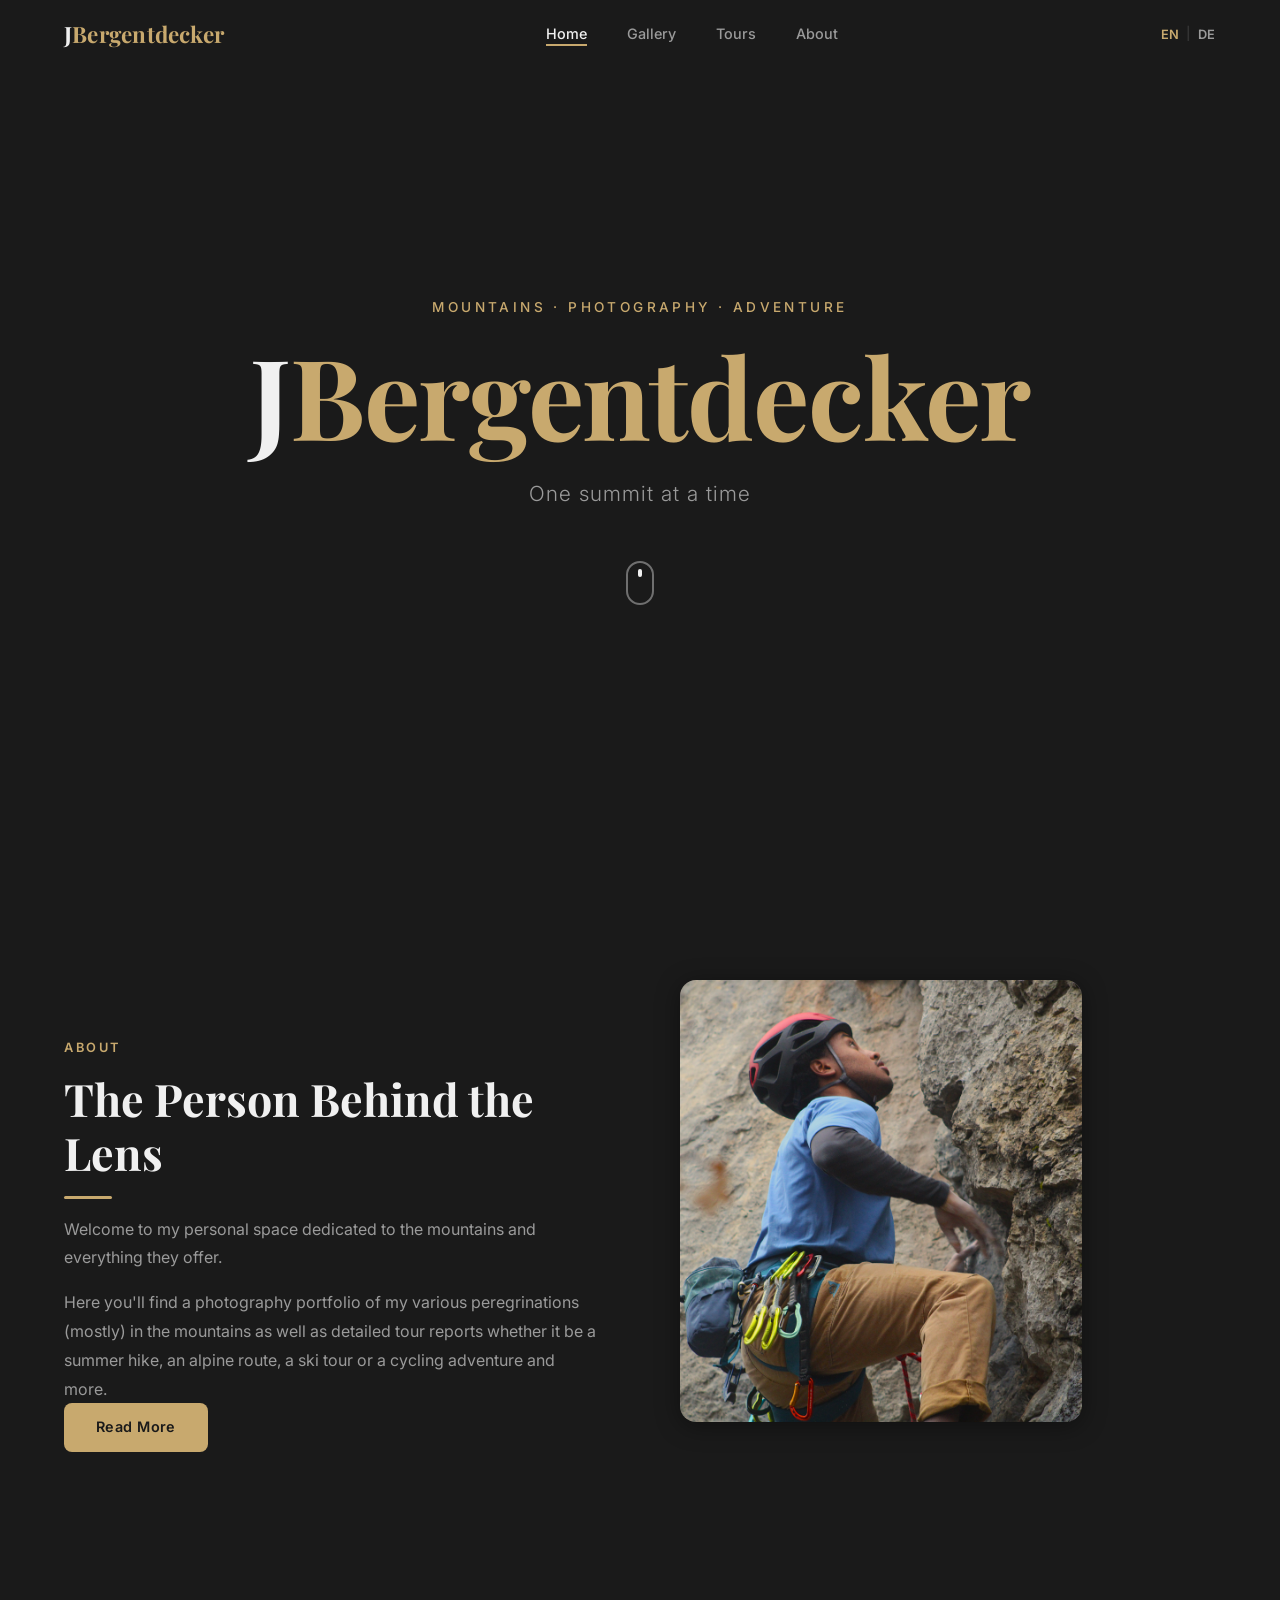
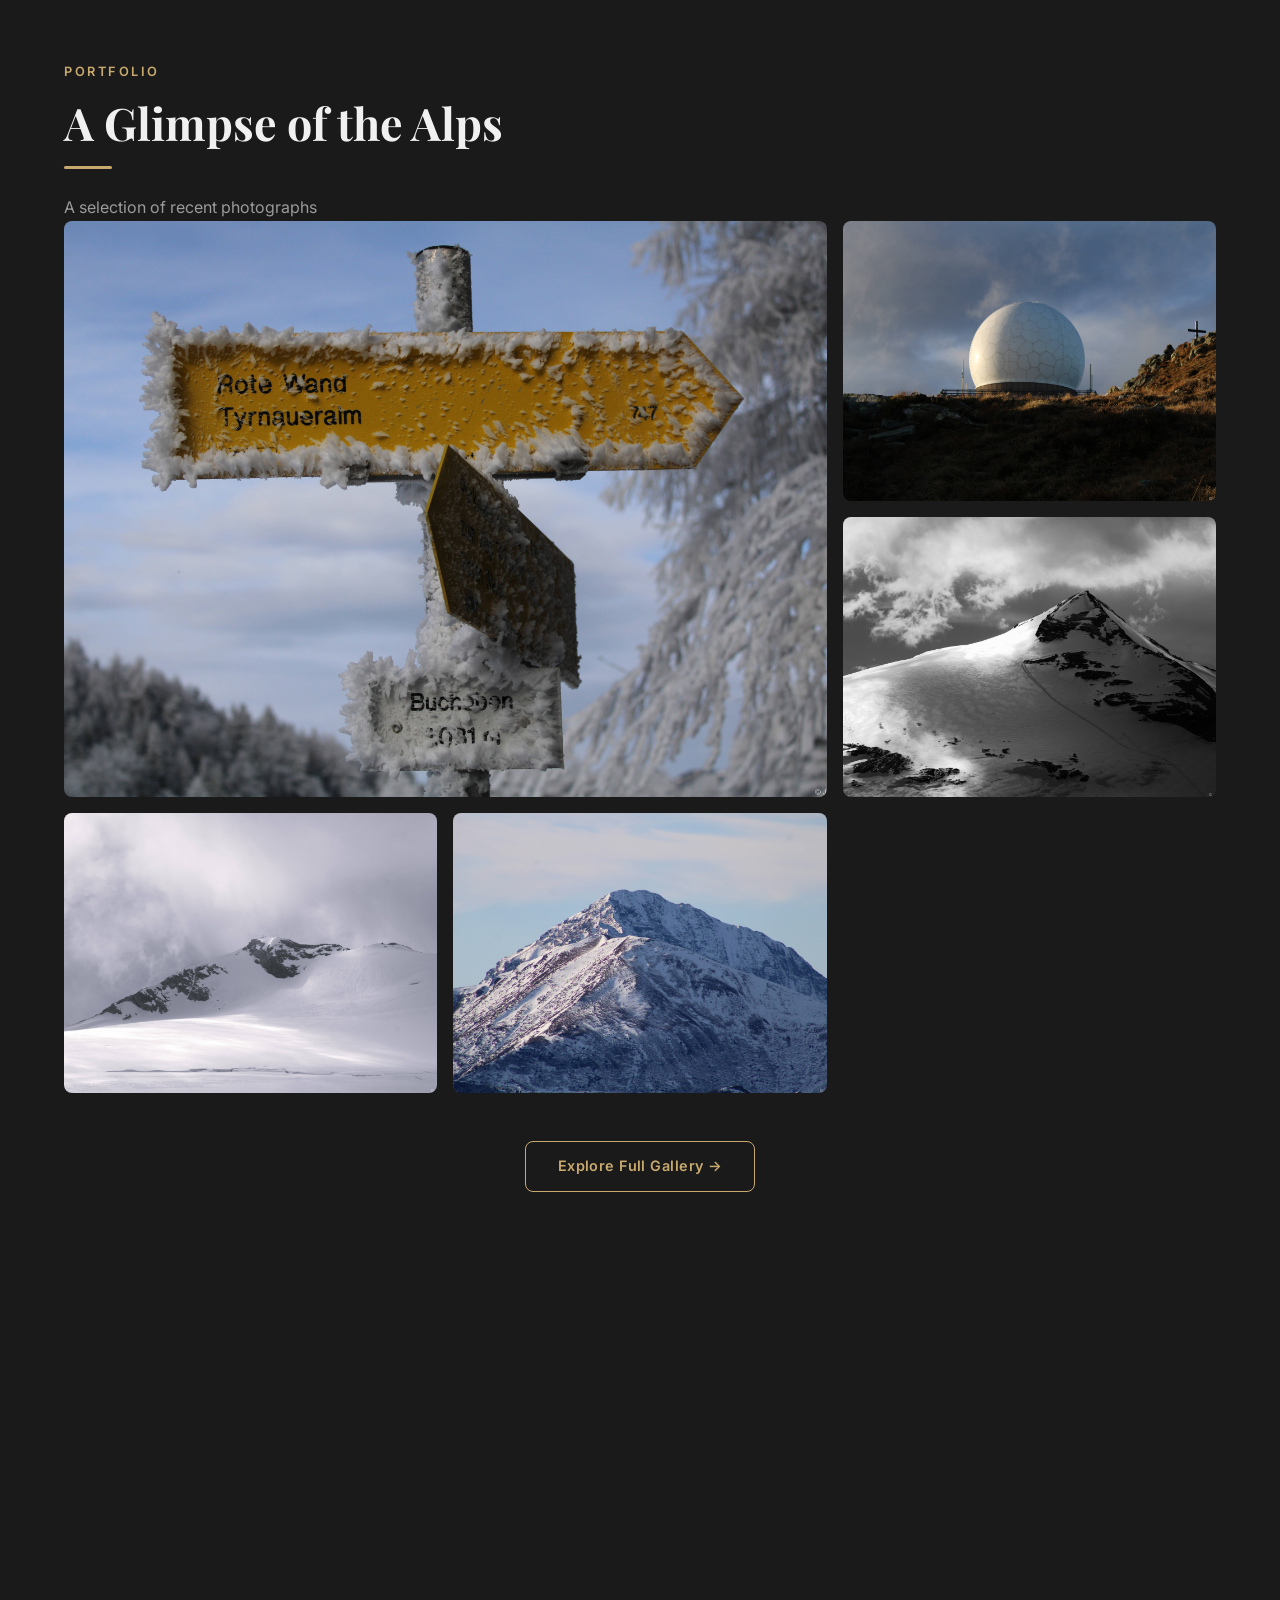
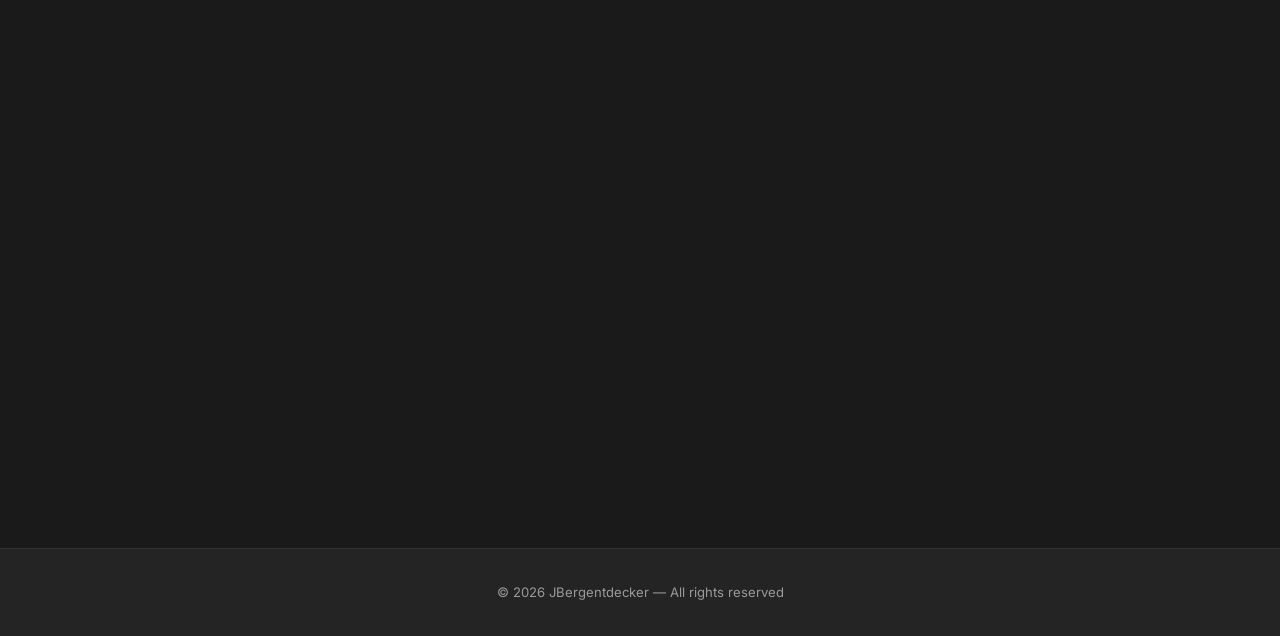
==== commit 56b140ff: "Finalizing home page -Finish the home page with random gallery photos and display of latest tours - " ====
--- a/index.html
+++ b/index.html
@@ -5,9 +5,11 @@
     <meta charset="UTF-8" />
     <meta name="viewport" content="width=device-width, initial-scale=1.0" />
     <meta name="description" content="JBergentdecker — Mountain photography portfolio and alpine tour reports" />
-    <meta name="i18n-namespaces" content="ui,home" />
+    <meta name="i18n-namespaces" content="ui,home,tours" />
     <meta name="locales-path" content="assets/locales" />
     <meta name="components-path" content="assets/components" />
+
+    <link rel="icon" type="image/x-icon" href="/favicon.ico">
 
     <title>JBergentdecker</title>
 
@@ -21,6 +23,7 @@
     <!-- CSS -->
     <link rel="stylesheet" href="assets/css/style.css" />
     <link rel="stylesheet" href="assets/css/index.css" />
+    <link rel="stylesheet" href="tours/css/tours.css" />
 </head>
 
 <body>
@@ -102,148 +105,30 @@
                 <p data-i18n="showcase.subtitle">A selection of recent photographs</p>
             </div>
 
-            <div class="showcase__grid">
-                <!-- These will be replaced by real images -->
-                <div class="showcase__item showcase__item--large">
-                    <img src="assets/images/gallery/großer-schober-von-hinkareck.JPG" alt="Showcase photo 1" />
-                    <div class="showcase__item-overlay">
-                        <span>Großer Schober</span>
-                    </div>
-                </div>
-                <div class="showcase__item">
-                    <img src="assets/images/gallery/rotewand-mixnitz-markierung-winter.JPG" alt="Showcase photo 2" />
-                    <div class="showcase__item-overlay">
-                        <span>Mixnitz</span>
-                    </div>
-                </div>
-                <div class="showcase__item">
-                    <img src="assets/images/gallery/hinkareck.JPG" alt="Showcase photo 3" />
-                    <div class="showcase__item-overlay">
-                        <span>Hinkareck</span>
-                    </div>
-                </div>
-                <div class="showcase__item">
-                    <img src="assets/images/gallery/bad-gams.jpg" alt="Showcase photo 4" />
-                    <div class="showcase__item-overlay">
-                        <span>Bad Gams</span>
-                    </div>
-                </div>
-                <div class="showcase__item">
-                    <img src="assets/images/gallery/handalm.JPG" alt="Showcase photo 5" />
-                    <div class="showcase__item-overlay">
-                        <span>Handalm</span>
-                    </div>
-                </div>
+        <div class="showcase__grid">
+            <!-- populated by showcase.js -->
+        </div>
+
+        <div class="section-cta">
+            <a href="gallery/gallery.html" class="btn btn-outline" data-i18n="showcase.cta">
+                Explore Full Gallery →
+            </a>
+        </div>
+
+    </section>
+
+    <!-- ========== FEATURED TOURS ========== -->
+    <section class="section featured-tours" id="featured-tours">
+        <div class="container">
+            <div class="section-title">
+                <p class="about__label" data-i18n="toursteaser.label">Adventures</p>
+                <h2 data-i18n="toursteaser.title">Recent Tours</h2>
+                <div class="divider"></div>
+                <p data-i18n="toursteaser.subtitle">A selection of recent adventures</p>
             </div>
 
-            <div class="section-cta">
-                <a href="gallery/gallery.html" class="btn btn-outline" data-i18n="showcase.cta">
-                    Explore Full Gallery →
-                </a>
-            </div>
-        </div>
-    </section>
-
-    <!-- ========== TOURS TEASER ========== -->
-    <!-- TODO: Develop this section later
-    <section class="section tours-teaser" id="tours-teaser">
-        <div class="container">
-            <div class="section-title">
-                <p class="about__label" data-i18n="toursteaser.label">Tour Reports</p>
-                <h2 data-i18n="toursteaser.title">Recent Adventures</h2>
-                <div class="divider"></div>
-                <p data-i18n="toursteaser.subtitle">Detailed reports with maps, stats and field notes</p>
-            </div>
-
-            <div class="tours-teaser__grid">
-
-                <!-- Tour card 1 — placeholder
-                <div class="card tour-card">
-                    <div class="tour-card__img-wrap">
-                        <img src="assets/images/placeholder-tour-1.jpg" alt="Tour placeholder" class="card__img" />
-                        <span class="badge tour-card__badge" data-i18n="badge.hiking">Hiking</span>
-                    </div>
-                    <div class="card__body">
-                        <h4 class="tour-card__title">Tour Name Placeholder</h4>
-                        <p class="tour-card__meta">
-                            <span>📍 Location</span>
-                            <span>📅 2024</span>
-                        </p>
-                        <div class="tour-card__stats">
-                            <div class="tour-stat">
-                                <span class="tour-stat__value">12 km</span>
-                                <span class="tour-stat__label" data-i18n="stat.distance">Distance</span>
-                            </div>
-                            <div class="tour-stat">
-                                <span class="tour-stat__value">800 m</span>
-                                <span class="tour-stat__label" data-i18n="stat.elevation">Elevation</span>
-                            </div>
-                            <div class="tour-stat">
-                                <span class="tour-stat__value">4 h</span>
-                                <span class="tour-stat__label" data-i18n="stat.duration">Duration</span>
-                            </div>
-                        </div>
-                    </div>
-                </div>
-
-                <!-- Tour card 2 — placeholder 
-                <div class="card tour-card">
-                    <div class="tour-card__img-wrap">
-                        <img src="assets/images/placeholder-tour-2.jpg" alt="Tour placeholder" class="card__img" />
-                        <span class="badge tour-card__badge" data-i18n="badge.mountaineering">Mountaineering</span>
-                    </div>
-                    <div class="card__body">
-                        <h4 class="tour-card__title">Tour Name Placeholder</h4>
-                        <p class="tour-card__meta">
-                            <span>📍 Location</span>
-                            <span>📅 2024</span>
-                        </p>
-                        <div class="tour-card__stats">
-                            <div class="tour-stat">
-                                <span class="tour-stat__value">8 km</span>
-                                <span class="tour-stat__label" data-i18n="stat.distance">Distance</span>
-                            </div>
-                            <div class="tour-stat">
-                                <span class="tour-stat__value">1200 m</span>
-                                <span class="tour-stat__label" data-i18n="stat.elevation">Elevation</span>
-                            </div>
-                            <div class="tour-stat">
-                                <span class="tour-stat__value">6 h</span>
-                                <span class="tour-stat__label" data-i18n="stat.duration">Duration</span>
-                            </div>
-                        </div>
-                    </div>
-                </div>
-
-                <!-- Tour card 3 — placeholder 
-                <div class="card tour-card">
-                    <div class="tour-card__img-wrap">
-                        <img src="assets/images/placeholder-tour-3.jpg" alt="Tour placeholder" class="card__img" />
-                        <span class="badge tour-card__badge" data-i18n="badge.skitouring">Ski Touring</span>
-                    </div>
-                    <div class="card__body">
-                        <h4 class="tour-card__title">Tour Name Placeholder</h4>
-                        <p class="tour-card__meta">
-                            <span>📍 Location</span>
-                            <span>📅 2024</span>
-                        </p>
-                        <div class="tour-card__stats">
-                            <div class="tour-stat">
-                                <span class="tour-stat__value">15 km</span>
-                                <span class="tour-stat__label" data-i18n="stat.distance">Distance</span>
-                            </div>
-                            <div class="tour-stat">
-                                <span class="tour-stat__value">950 m</span>
-                                <span class="tour-stat__label" data-i18n="stat.elevation">Elevation</span>
-                            </div>
-                            <div class="tour-stat">
-                                <span class="tour-stat__value">5 h</span>
-                                <span class="tour-stat__label" data-i18n="stat.duration">Duration</span>
-                            </div>
-                        </div>
-                    </div>
-                </div>
-
+            <div class="tours-grid" id="featured-tours-grid">
+                <!-- populated by featured-tours.js -->
             </div>
 
             <div class="section-cta">
@@ -253,7 +138,8 @@
             </div>
         </div>
     </section>
-    -->
+
+
 
     <!-- ========== FOOTER ========== -->
     <div id="footer-placeholder"></div>
@@ -261,6 +147,8 @@
 
 
     <!-- ========== SCRIPTS ========== -->
+    <script src="assets/js/showcase.js"></script>
+    <script src="assets/js/featured_tours.js"></script>
     <script src="assets/js/i18n.js"></script>
     <script src="assets/js/main.js"></script>
 
--- a/assets/css/index.css
+++ b/assets/css/index.css
@@ -235,27 +235,31 @@
 
 .showcase__item-overlay {
     position: absolute;
-    inset: 0;
-    background: rgba(26, 26, 26, 0);
-    display: flex;
-    align-items: center;
-    justify-content: center;
+    bottom: 0;
+    /* changed from inset: 0 */
+    left: 0;
+    right: 0;
+    background: rgba(0, 0, 0, 0.55);
+    display: flex;
+    align-items: flex-end;
     transition: var(--transition);
+    opacity: 0;
 }
 
 .showcase__item-overlay span {
-    color: var(--text-primary);
-    font-size: 0.85rem;
+    color: #fff;
+    font-size: 0.82rem;
     font-weight: 500;
-    letter-spacing: 0.12em;
-    text-transform: uppercase;
+    padding: 0.6rem 0.75rem;
     opacity: 0;
-    transform: translateY(8px);
+    transform: translateY(4px);
     transition: var(--transition);
 }
 
 .showcase__item:hover .showcase__item-overlay {
-    background: rgba(26, 26, 26, 0.5);
+    opacity: 1;
+    background: rgba(0, 0, 0, 0.55);
+    /* remove the old rule */
 }
 
 .showcase__item:hover .showcase__item-overlay span {
--- a/tours/css/tours.css
+++ b/tours/css/tours.css
@@ -0,0 +1,184 @@
+/* ════════════════════════════════════════════════════
+   TOURS PAGE  —  tours.css
+   Depends on global variables in style.css
+   ════════════════════════════════════════════════════ */
+
+/* ─── PAGE HEADER ─────────────────────────────────── */
+.tours-header {
+    text-align: center;
+    padding: 60px 20px 30px;
+    background-color: var(--color-dark);
+    color: var(--color-light);
+}
+
+.tours-header h1 {
+    font-size: 2.5rem;
+    margin-bottom: 8px;
+}
+
+.tours-header p {
+    font-size: 1.1rem;
+    opacity: 0.75;
+}
+
+/* ─── FILTER BAR ──────────────────────────────────── */
+.tours-filters {
+    display: flex;
+    flex-wrap: wrap;
+    gap: 10px;
+    justify-content: center;
+    padding: 30px 20px;
+    background-color: var(--color-bg);
+}
+
+/* Base button */
+.filter-btn {
+    padding: 8px 18px;
+    border: 2px solid var(--color-accent);
+    border-radius: 25px;
+    background: transparent;
+    color: var(--color-accent);
+    font-size: 0.9rem;
+    cursor: pointer;
+    transition: background 0.2s, color 0.2s, box-shadow 0.2s;
+}
+
+/* Hover — subtle preview */
+.filter-btn:hover {
+    background-color: rgba(var(--color-accent-rgb), 0.15);
+}
+
+/* Active — clearly selected filter */
+.filter-btn.active {
+    background-color: var(--color-accent);
+    color: #fff;
+    box-shadow: 0 0 0 3px rgba(var(--color-accent-rgb), 0.35);
+    /* glow ring */
+    font-weight: 700;
+}
+
+
+/* ─── CARD GRID ───────────────────────────────────── */
+.tours-grid {
+    display: grid;
+    grid-template-columns: repeat(auto-fill, minmax(300px, 1fr));
+    gap: 28px;
+    padding: 20px 40px 60px;
+    max-width: 1200px;
+    margin: 0 auto;
+}
+
+
+/* ─── TOUR CARD ───────────────────────────────────── */
+.tour-card {
+    background-color: var(--color-card);
+    border-radius: 12px;
+    overflow: hidden;
+    box-shadow: 0 4px 16px rgba(0, 0, 0, 0.3);
+    transition: transform 0.2s, box-shadow 0.2s;
+    cursor: pointer;
+    text-decoration: none;
+    color: inherit;
+    display: flex;
+    flex-direction: column;
+}
+
+.tour-card:hover {
+    transform: translateY(-5px);
+    box-shadow: 0 8px 24px rgba(0, 0, 0, 0.45);
+}
+
+/* Card thumbnail */
+.tour-card-image {
+    width: 100%;
+    height: 200px;
+    object-fit: cover;
+}
+
+/* Card text area */
+.tour-card-body {
+    padding: 16px;
+    flex: 1;
+    display: flex;
+    flex-direction: column;
+    gap: 8px;
+}
+
+.tour-card-title {
+    font-size: 1.15rem;
+    font-weight: 700;
+    color: var(--color-light);
+}
+
+.tour-card-location {
+    font-size: 0.85rem;
+    color: var(--color-muted);
+}
+
+
+/* ─── BADGES ──────────────────────────────────────── */
+.tour-card-badges {
+    display: flex;
+    gap: 8px;
+    flex-wrap: wrap;
+    margin-top: 4px;
+}
+
+.badge {
+    padding: 3px 10px;
+    border-radius: 12px;
+    font-size: 0.75rem;
+    font-weight: 600;
+    text-transform: capitalize;
+}
+
+/* Colour per badge type — add more as needed */
+.badge-activity {
+    background-color: var(--color-accent);
+    color: #fff;
+}
+
+.badge-easy {
+    background-color: #4caf50;
+    color: #fff;
+}
+
+.badge-moderate {
+    background-color: #ff9800;
+    color: #fff;
+}
+
+.badge-hard {
+    background-color: #f44336;
+    color: #fff;
+}
+
+
+/* ─── CARD STATS (bottom row) ─────────────────────── */
+.tour-card-stats {
+    display: flex;
+    gap: 14px;
+    font-size: 0.82rem;
+    color: var(--color-muted);
+    margin-top: auto;
+    /* pushes stats to card bottom */
+    padding-top: 10px;
+    border-top: 1px solid rgba(255, 255, 255, 0.08);
+    flex-wrap: wrap;
+}
+
+/* Emoji icons via pseudo-elements */
+.stat-distance ::before {
+    content: "📏";
+    margin-right: 4px;
+}
+
+.stat-elevation::before {
+    content: "⬆️";
+    margin-right: 4px;
+}
+
+.stat-duration ::before {
+    content: "⏱️";
+    margin-right: 4px;
+}
